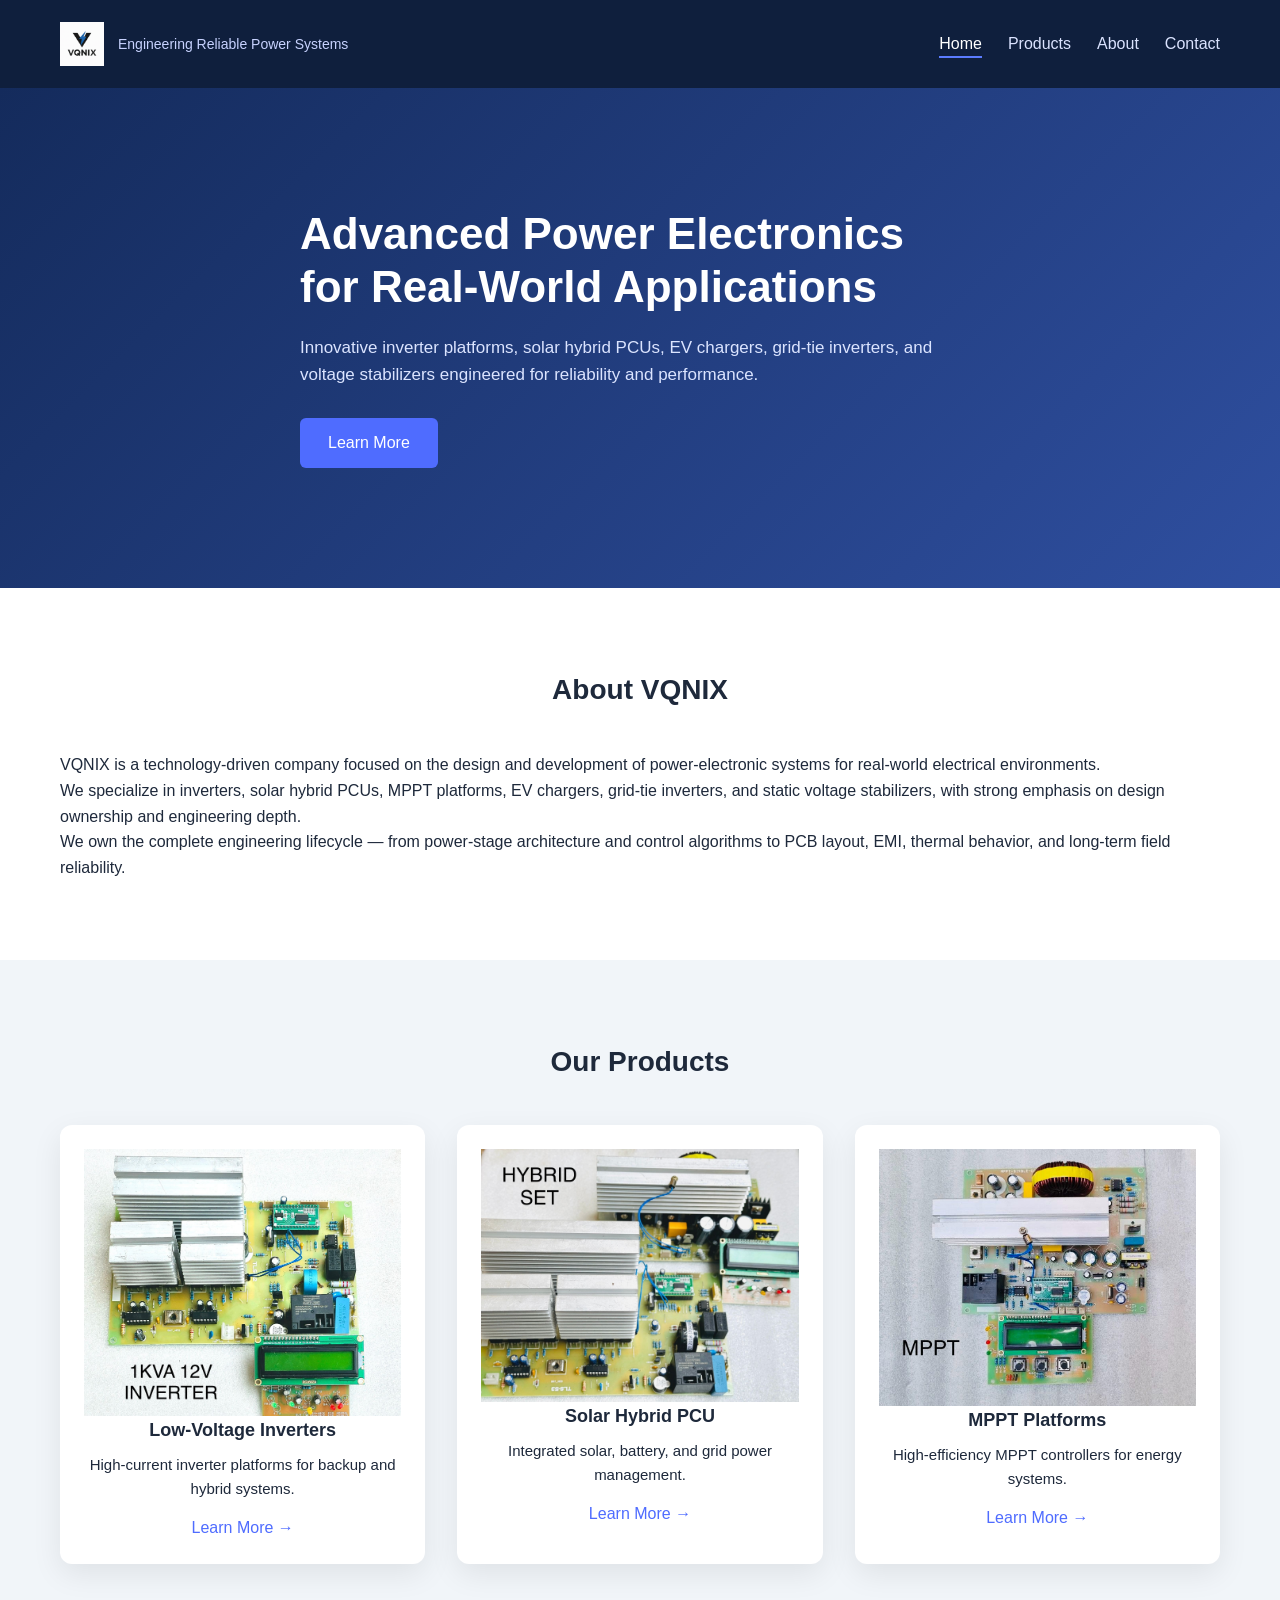
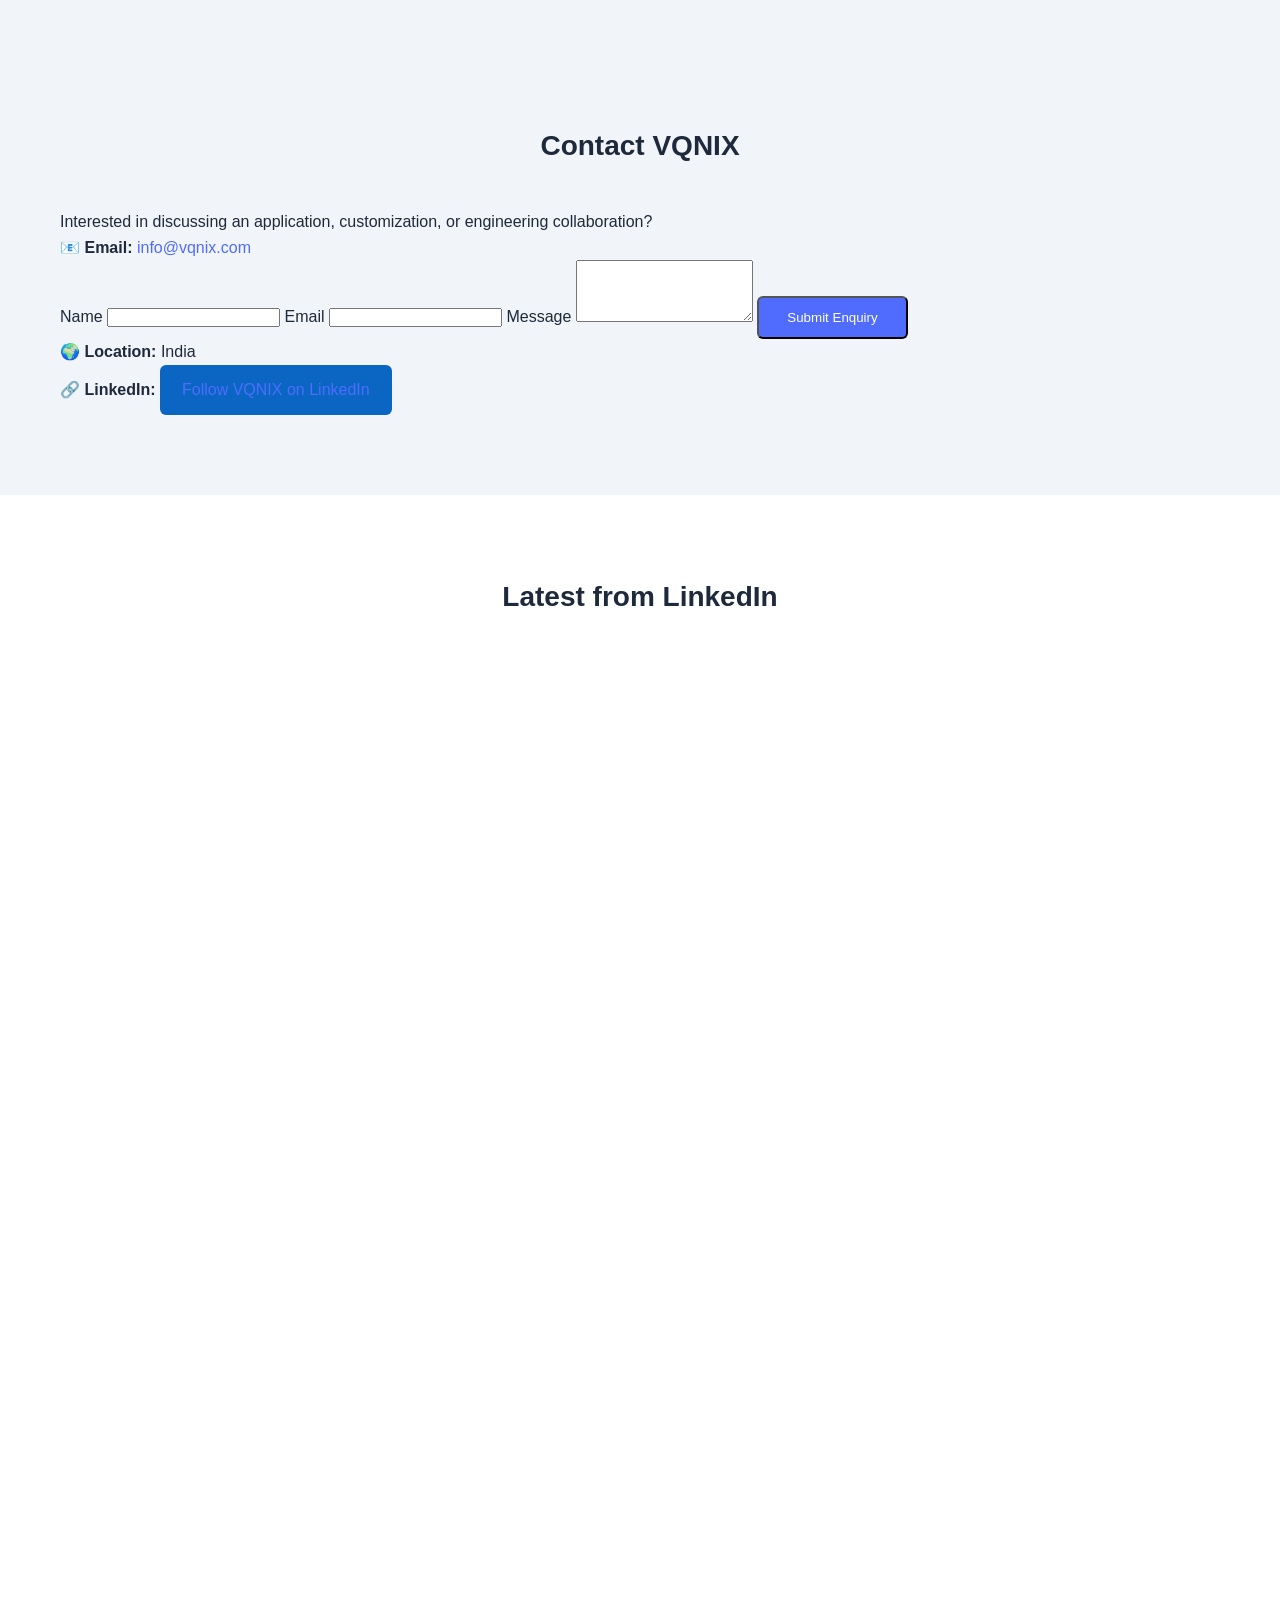
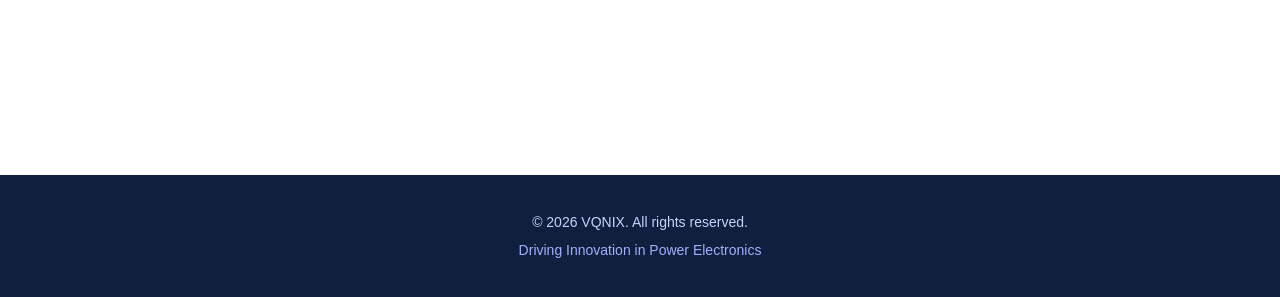
==== index.html @ 5ffca750 "Update index.html" ====
<!DOCTYPE html>
<html lang="en">
<head>
  <meta charset="UTF-8" />
  <title>VQNIX | Engineering Reliable Power Systems</title>

  <meta name="viewport" content="width=device-width, initial-scale=1.0" />
  <meta name="description"
        content="VQNIX designs advanced power electronics for real-world applications." />

  <link rel="stylesheet" href="css/style.css">
</head>

<body>

<!-- ================= HEADER ================= -->
<header class="header">
  <div class="container header-flex">

    <div class="brand">
  <img src="images/vqnix-logo.png"
       alt="VQNIX Logo"
       class="brand-logo">

  <p class="tagline">Engineering Reliable Power Systems</p>
</div>


    <nav>
      <ul class="nav">
        <li><a href="#" class="active">Home</a></li>
        <li><a href="products.html">Products</a></li>
        <li><a href="#about">About</a></li>
        <li><a href="#contact">Contact</a></li>
      </ul>
    </nav>

  </div>
</header>

<!-- ================= HERO ================= -->
<section class="hero">
  <div class="container hero-content">

    <h2>Advanced Power Electronics<br>for Real-World Applications</h2>

    <p>
      Innovative inverter platforms, solar hybrid PCUs, EV chargers,
      grid-tie inverters, and voltage stabilizers engineered for
      reliability and performance.
    </p>

    <a href="products.html" class="btn-primary">Learn More</a>

  </div>
</section>

<!-- ================= ABOUT ================= -->
<section id="about" class="section">
  <div class="container">

    <h2 class="section-title">About VQNIX</h2>

    <p>
      VQNIX is a technology-driven company focused on the design and
      development of power-electronic systems for real-world
      electrical environments.
    </p>

    <p>
      We specialize in inverters, solar hybrid PCUs, MPPT platforms,
      EV chargers, grid-tie inverters, and static voltage stabilizers,
      with strong emphasis on design ownership and engineering depth.
    </p>

    <p>
      We own the complete engineering lifecycle — from power-stage
      architecture and control algorithms to PCB layout, EMI,
      thermal behavior, and long-term field reliability.
    </p>

  </div>
</section>

<!-- ================= PRODUCTS ================= -->
<section class="section gray">
  <div class="container">

    <h2 class="section-title">Our Products</h2>

    <div class="product-grid">

      <!-- Card 1 -->
      <div class="product-box">
        <img src="images/inverter-1kva-12v.jpg" alt="Inverter">
        <h3>Low-Voltage Inverters</h3>
        <p>High-current inverter platforms for backup and hybrid systems.</p>
        <a href="products/inverter-platforms.html">Learn More →</a>
      </div>

      <!-- Card 2 -->
      <div class="product-box">
        <img src="images/solar-hybrid-pcu.jpg" alt="Hybrid PCU">
        <h3>Solar Hybrid PCU</h3>
        <p>Integrated solar, battery, and grid power management.</p>
        <a href="products/solar-hybrid-pcu.html">Learn More →</a>
      </div>

      <!-- Card 3 -->
      <div class="product-box">
        <img src="images/mppt-board.jpg" alt="MPPT">
        <h3>MPPT Platforms</h3>
        <p>High-efficiency MPPT controllers for energy systems.</p>
        <a href="products/mppt-platforms.html">Learn More →</a>
      </div>

    </div>

  </div>
</section>

<!-- ================= CONTACT ================= -->
<section id="contact" class="section gray">
  <div class="container">

    <h2 class="section-title">Contact VQNIX</h2>

    <p>
      Interested in discussing an application, customization,
      or engineering collaboration?
    </p>

    <p>
      📧 <strong>Email:</strong>
      <a href="mailto:info@vqnix.com">info@vqnix.com</a>
    </p>
<form name="vqnix-enquiry"
      method="POST"
      data-netlify="true"
      class="enquiry-form">

  <input type="hidden" name="form-name" value="vqnix-enquiry">

  <label>
    Name
    <input type="text" name="name" required>
  </label>

  <label>
    Email
    <input type="email" name="email" required>
  </label>

  <label>
    Message
    <textarea name="message" rows="4" required></textarea>
  </label>

  <button type="submit" class="btn-primary">
    Submit Enquiry
  </button>
</form>

    <p>
      🌍 <strong>Location:</strong> India
    </p>

    <p>
      🔗 <strong>LinkedIn:</strong>
      <a href="https://www.linkedin.com/company/vqnix/"
        <div class="linkedin-cta">
  <a href="https://www.linkedin.com/company/vqnix/"
     target="_blank"
     rel="noopener noreferrer"
     class="btn-linkedin">
    Follow VQNIX on LinkedIn
  </a>
</div>

</section>
<section class="section">
  <div class="container">

    <h2 class="section-title">Latest from LinkedIn</h2>

    <!-- LinkedIn Post 1 -->
    <div class="linkedin-post">
      <iframe
        src="https://www.linkedin.com/embed/feed/update/urn:li:share:POST_ID_1"
        height="480"
        width="100%"
        frameborder="0"
        allowfullscreen
        title="VQNIX LinkedIn Post">
      </iframe>
    </div>

    <!-- LinkedIn Post 2 -->
    <div class="linkedin-post">
      <iframe
        src="https://www.linkedin.com/embed/feed/update/urn:li:share:POST_ID_2"
        height="480"
        width="100%"
        frameborder="0"
        allowfullscreen
        title="VQNIX LinkedIn Post">
      </iframe>
    </div>

  </div>
</section>

<!-- ================= FOOTER ================= -->
<footer class="footer">

  <p>© 2026 VQNIX. All rights reserved.</p>
  <p class="footer-tag">Driving Innovation in Power Electronics</p>

</footer>

</body>
</html>
---- css/style.css ----
/* =========================================================
   RESET & BASE
========================================================= */

* {
  margin: 0;
  padding: 0;
  box-sizing: border-box;
}

body {
  font-family: "Segoe UI", Roboto, Arial, sans-serif;
  background: #f8fafc;
  color: #1e293b;
  line-height: 1.6;
}

img {
  max-width: 100%;
  display: block;
}

a {
  text-decoration: none;
}

/* =========================================================
   CONTAINER
========================================================= */

.container {
  max-width: 1200px;
  margin: auto;
  padding: 0 20px;
}

/* =========================================================
   HEADER & NAVBAR
========================================================= */

.header {
  background: #0f1f3d;
  padding: 22px 0;
}

.header-flex {
  display: flex;
  align-items: center;
  justify-content: space-between;
  flex-wrap: wrap;
}

.brand {
  display: flex;
  align-items: center;
  gap: 14px;
}

.brand-logo {
  height: 44px;
  width: auto;
}

.tagline {
  font-size: 14px;
  color: #c7d2fe;
}

.nav {
  list-style: none;
  display: flex;
  gap: 26px;
}

.nav a {
  color: #dbe3ff;
  font-weight: 500;
  padding-bottom: 4px;
}

.nav a:hover,
.nav a.active {
  color: #ffffff;
  border-bottom: 2px solid #5b7cff;
}

/* =========================================================
   HERO (HOME PAGE)
========================================================= */

.hero {
  background: linear-gradient(135deg, #142b5c, #2f4fa0);
  color: #ffffff;
  padding: 120px 0;
}

.hero-content {
  max-width: 720px;
}

.hero h2 {
  font-size: 44px;
  line-height: 1.2;
  margin-bottom: 20px;
}

.hero p {
  font-size: 17px;
  color: #dbe4ff;
  margin-bottom: 30px;
}

/* =========================================================
   PAGE HERO (PRODUCT PAGES)
========================================================= */

.page-hero {
  background: linear-gradient(135deg, #142b5c, #2f4fa0);
  color: #ffffff;
  padding: 70px 0;
}

.page-hero h1 {
  font-size: 36px;
  margin-bottom: 10px;
}

.page-hero p {
  max-width: 760px;
  color: #dbe4ff;
}

/* =========================================================
   BUTTONS
========================================================= */

.btn-primary {
  display: inline-block;
  background: #4f6cff;
  color: #ffffff;
  padding: 12px 28px;
  border-radius: 6px;
  font-weight: 500;
  transition: background 0.2s ease;
}

.btn-primary:hover {
  background: #3957e6;
}

/* =========================================================
   SECTIONS
========================================================= */

.section {
  padding: 80px 0;
  background: #ffffff;
}

.section.gray {
  background: #f1f5f9;
}

.section-title {
  text-align: center;
  font-size: 28px;
  margin-bottom: 40px;
}

/* =========================================================
   PRODUCT GRID (HOME / PRODUCTS PAGE)
========================================================= */

.product-grid {
  display: grid;
  grid-template-columns: repeat(auto-fit, minmax(280px, 1fr));
  gap: 32px;
}

.product-box {
  background: #ffffff;
  border-radius: 12px;
  padding: 24px;
  text-align: center;
  box-shadow: 0 10px 30px rgba(0,0,0,0.08);
  transition: transform 0.2s ease, box-shadow 0.2s ease;
}

.product-box:hover {
  transform: translateY(-4px);
  box-shadow: 0 14px 40px rgba(0,0,0,0.12);
}

.product-image {
  height: 180px;
  display: flex;
  align-items: center;
  justify-content: center;
  margin-bottom: 20px;
}

.product-image img {
  max-height: 160px;
  object-fit: contain;
}

.product-box h3 {
  font-size: 18px;
  margin-bottom: 8px;
}

.product-box p {
  font-size: 15px;
  margin-bottom: 14px;
}

.product-box a {
  color: #4f6cff;
  font-weight: 500;
}

/* =========================================================
   PRODUCT DETAIL PAGE LAYOUT
========================================================= */

.product-layout {
  display: flex;
  gap: 40px;
  align-items: flex-start;
  flex-wrap: wrap;
}

.product-image-box {
  flex: 1 1 320px;
  max-width: 420px;
  background: #ffffff;
  padding: 22px;
  border-radius: 12px;
  box-shadow: 0 10px 30px rgba(0,0,0,0.08);
}

.product-image-box img {
  width: 100%;
  max-height: 260px;
  object-fit: contain;
}

.product-content {
  flex: 2 1 420px;
}

.product-content h2 {
  margin-bottom: 15px;
}

.product-content h3 {
  margin-top: 26px;
}

/* =========================================================
   LISTS
========================================================= */

.feature-list {
  margin-top: 10px;
  padding-left: 18px;
}

.feature-list li {
  margin-bottom: 8px;
}

/* =========================================================
   FOOTER
========================================================= */

.footer {
  background: #0f1f3d;
  color: #c7d2fe;
  text-align: center;
  padding: 36px 0;
  font-size: 14px;
}

.footer-tag {
  margin-top: 6px;
  color: #9fb0ff;
}

/* =========================================================
   RESPONSIVE
========================================================= */

@media (max-width: 768px) {

  .header-flex {
    flex-direction: column;
    gap: 16px;
  }

  .nav {
    gap: 18px;
  }

  .hero h2 {
    font-size: 32px;
  }

  .page-hero h1 {
    font-size: 30px;
  }

  .product-layout {
    flex-direction: column;
  }

  .product-image-box {
    max-width: 100%;
  }
}
#contact a {
  color: #4f6cff;
  font-weight: 500;
}

#contact a:hover {
  text-decoration: underline;
}
/* ================= LINKEDIN CTA ================= */

.linkedin-cta {
  margin-top: 20px;
}

.btn-linkedin {
  display: inline-block;
  background: #0a66c2;   /* LinkedIn official blue */
  color: #ffffff;
  padding: 12px 22px;
  border-radius: 6px;
  font-weight: 500;
  transition: background 0.2s ease;
}

.btn-linkedin:hover {
  background: #004182;
}
/* ================= LINKEDIN POSTS ================= */

.linkedin-post {
  margin: 30px auto;
  max-width: 600px;
}
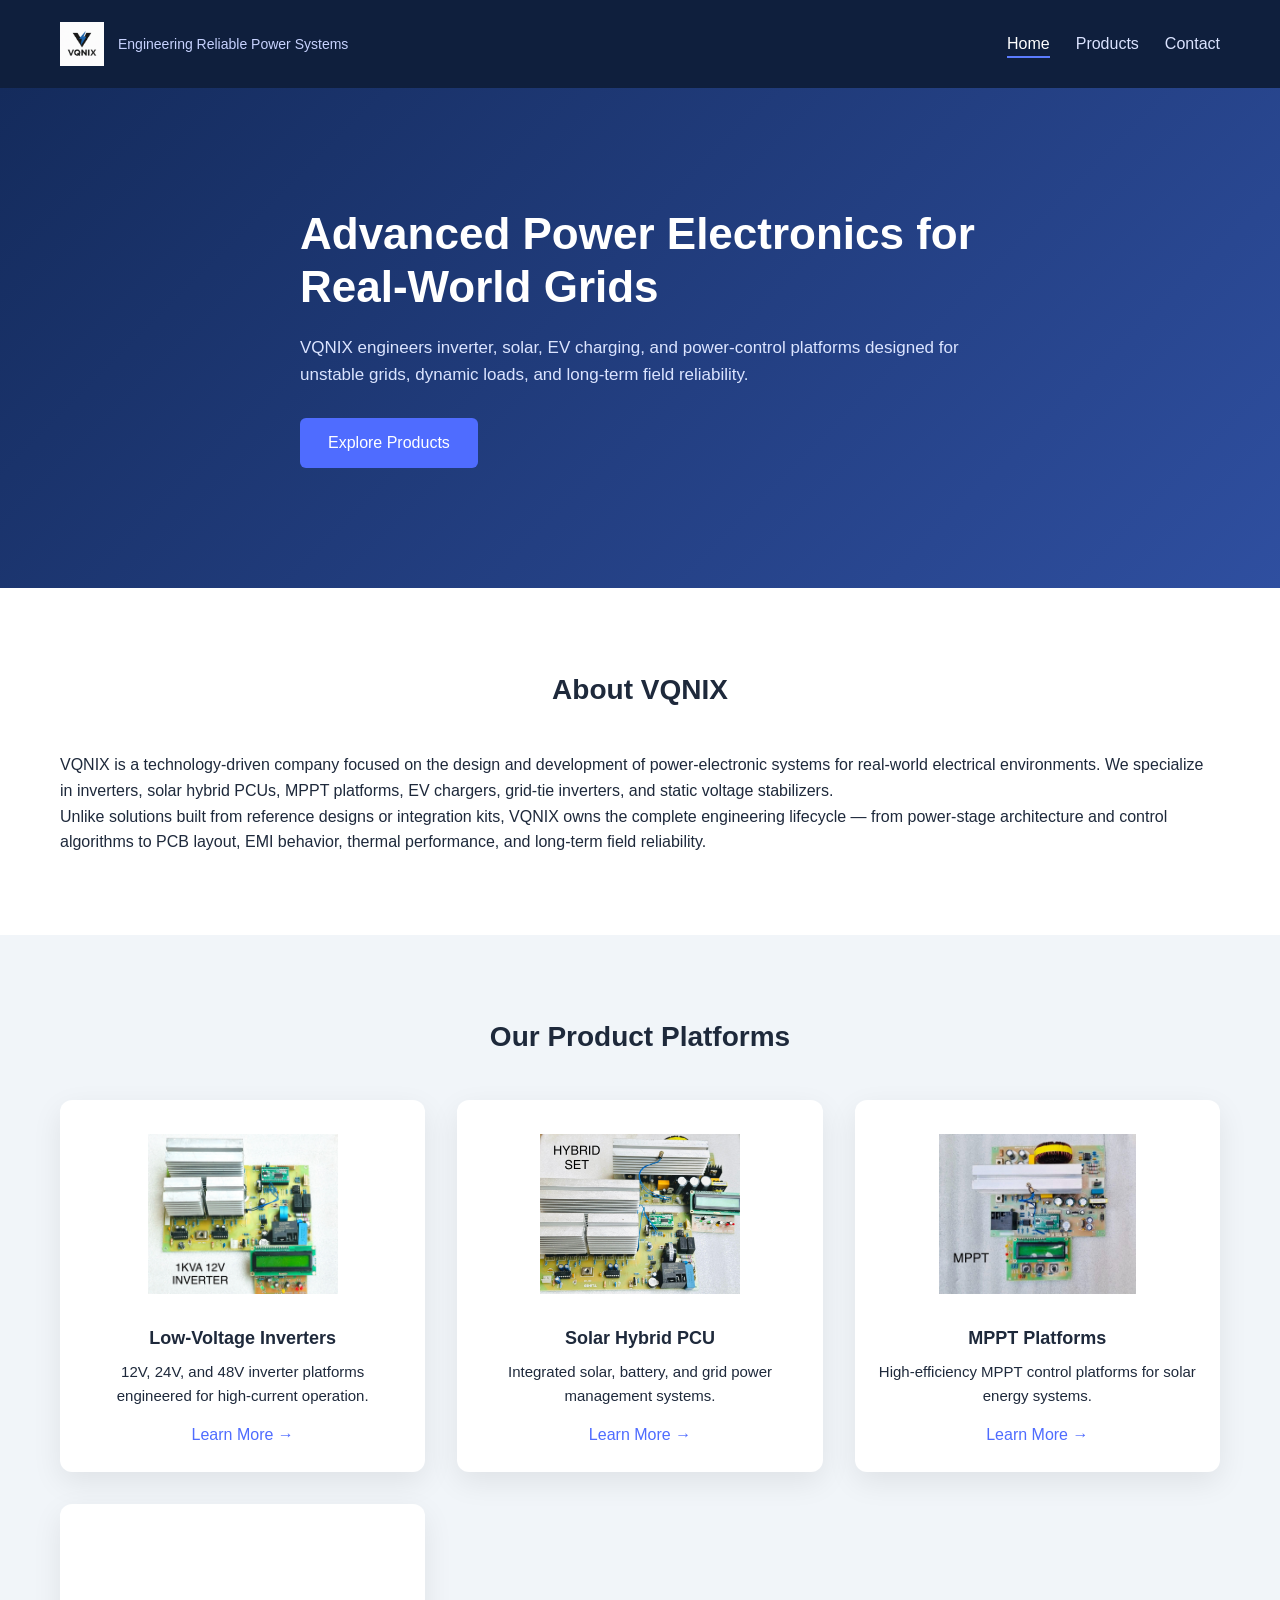
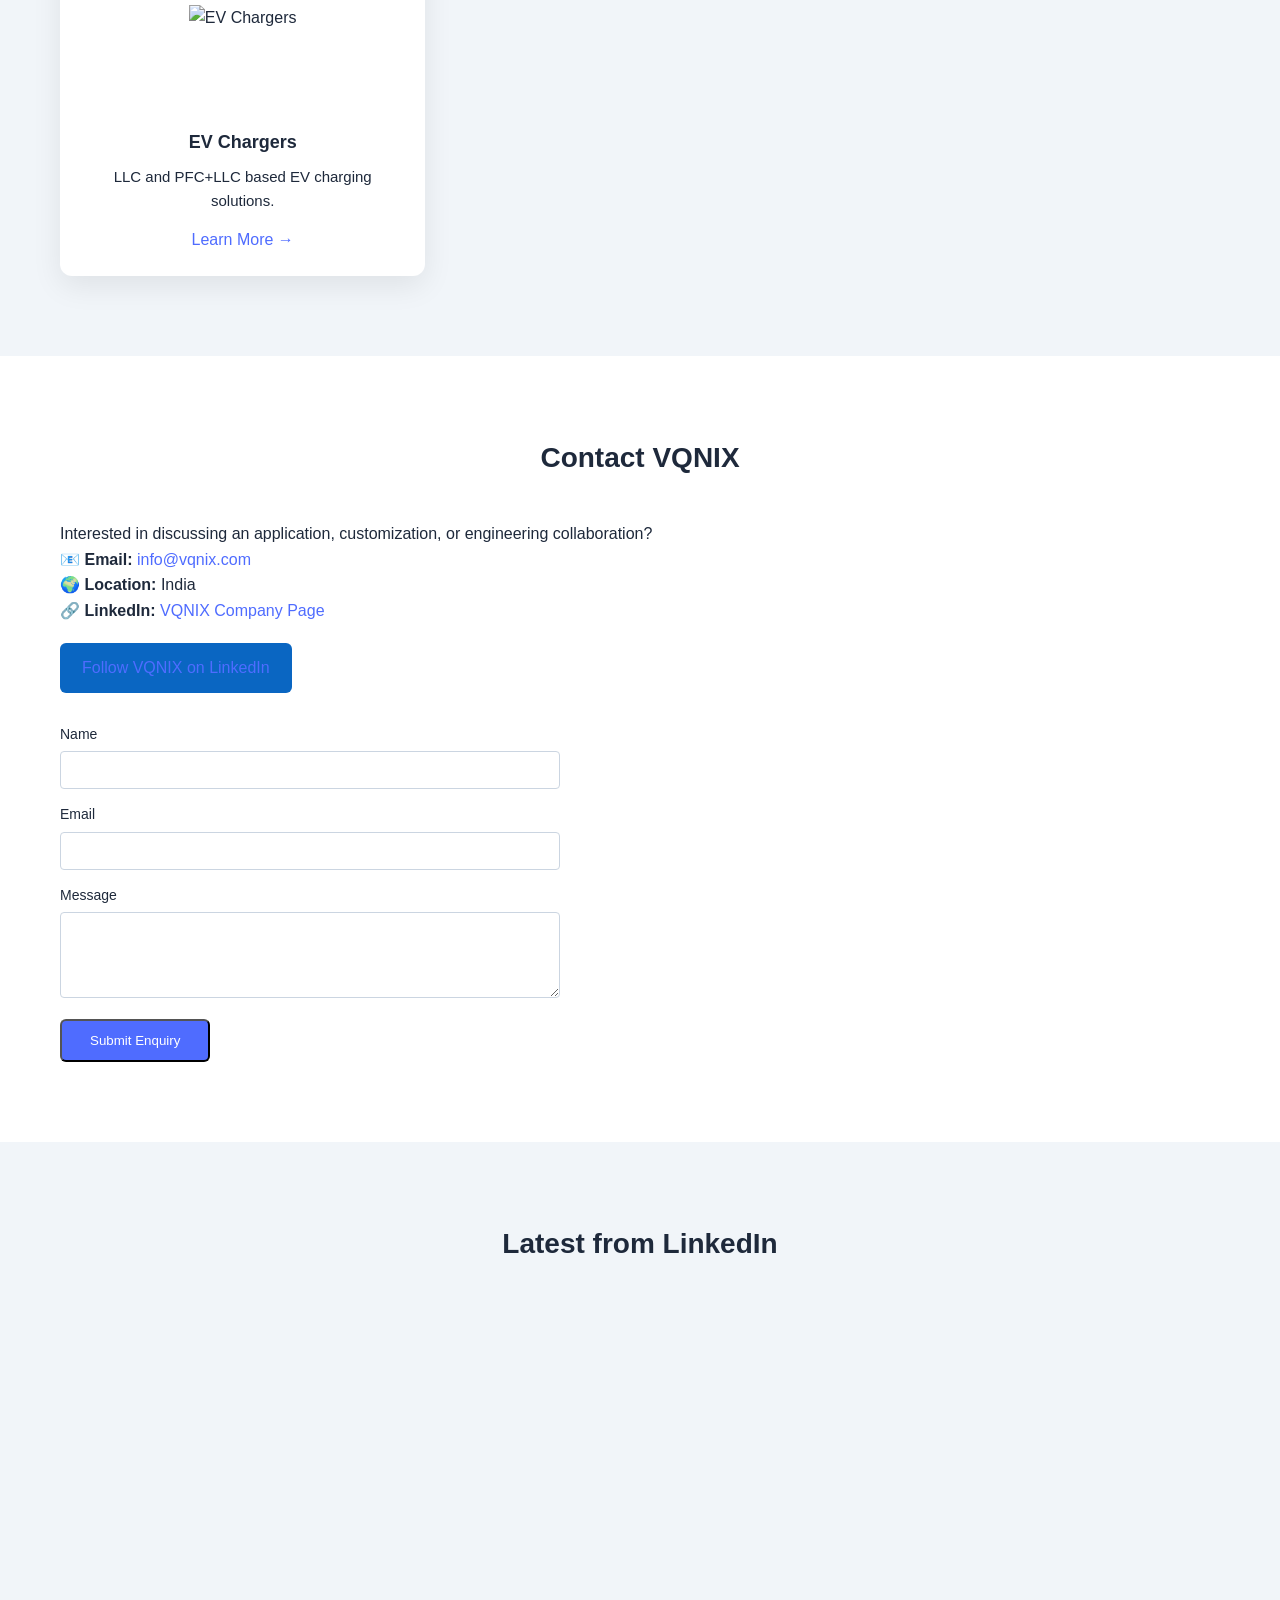
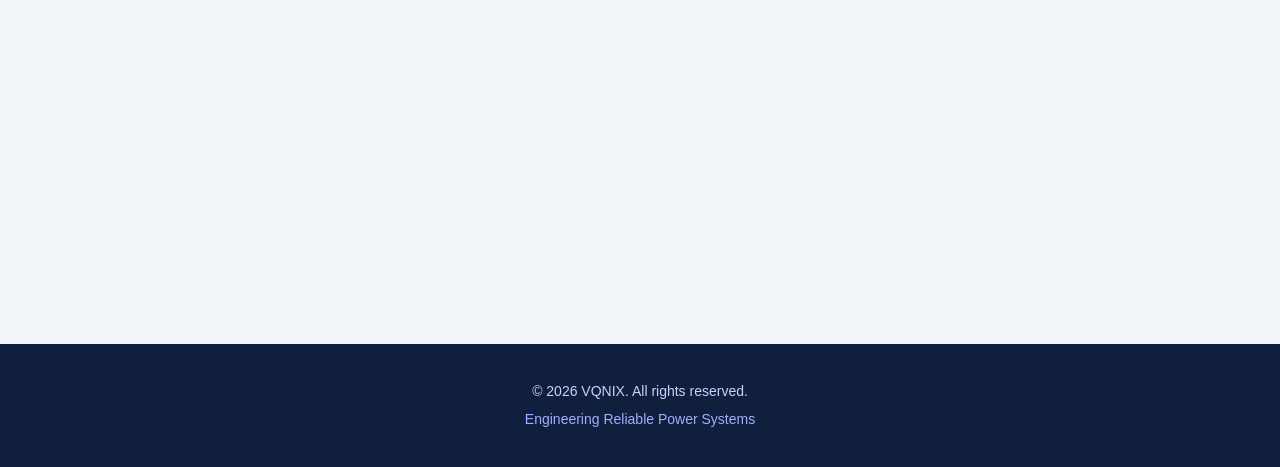
==== commit 43f206d8: "Update index.html" ====
--- a/index.html
+++ b/index.html
@@ -6,7 +6,7 @@
 
   <meta name="viewport" content="width=device-width, initial-scale=1.0" />
   <meta name="description"
-        content="VQNIX designs advanced power electronics for real-world applications." />
+        content="VQNIX designs power electronics systems including inverters, solar hybrid PCUs, MPPT platforms, EV chargers, and static voltage stabilizers engineered for real-world grids." />
 
   <link rel="stylesheet" href="css/style.css">
 </head>
@@ -18,19 +18,14 @@
   <div class="container header-flex">
 
     <div class="brand">
-  <img src="images/vqnix-logo.png"
-       alt="VQNIX Logo"
-       class="brand-logo">
-
-  <p class="tagline">Engineering Reliable Power Systems</p>
-</div>
-
+      <img src="images/vqnix-logo.png" alt="VQNIX Logo" class="brand-logo">
+      <p class="tagline">Engineering Reliable Power Systems</p>
+    </div>
 
     <nav>
       <ul class="nav">
-        <li><a href="#" class="active">Home</a></li>
+        <li><a href="index.html" class="active">Home</a></li>
         <li><a href="products.html">Products</a></li>
-        <li><a href="#about">About</a></li>
         <li><a href="#contact">Contact</a></li>
       </ul>
     </nav>
@@ -41,42 +36,34 @@
 <!-- ================= HERO ================= -->
 <section class="hero">
   <div class="container hero-content">
-
-    <h2>Advanced Power Electronics<br>for Real-World Applications</h2>
-
-    <p>
-      Innovative inverter platforms, solar hybrid PCUs, EV chargers,
-      grid-tie inverters, and voltage stabilizers engineered for
-      reliability and performance.
-    </p>
-
-    <a href="products.html" class="btn-primary">Learn More</a>
-
+    <h2>Advanced Power Electronics for Real-World Grids</h2>
+    <p>
+      VQNIX engineers inverter, solar, EV charging, and power-control
+      platforms designed for unstable grids, dynamic loads,
+      and long-term field reliability.
+    </p>
+    <a href="products.html" class="btn-primary">Explore Products</a>
   </div>
 </section>
 
 <!-- ================= ABOUT ================= -->
-<section id="about" class="section">
+<section class="section">
   <div class="container">
 
     <h2 class="section-title">About VQNIX</h2>
 
     <p>
-      VQNIX is a technology-driven company focused on the design and
-      development of power-electronic systems for real-world
-      electrical environments.
-    </p>
-
-    <p>
+      VQNIX is a technology-driven company focused on the design and development
+      of power-electronic systems for real-world electrical environments.
       We specialize in inverters, solar hybrid PCUs, MPPT platforms,
-      EV chargers, grid-tie inverters, and static voltage stabilizers,
-      with strong emphasis on design ownership and engineering depth.
-    </p>
-
-    <p>
-      We own the complete engineering lifecycle — from power-stage
-      architecture and control algorithms to PCB layout, EMI,
-      thermal behavior, and long-term field reliability.
+      EV chargers, grid-tie inverters, and static voltage stabilizers.
+    </p>
+
+    <p>
+      Unlike solutions built from reference designs or integration kits,
+      VQNIX owns the complete engineering lifecycle — from power-stage
+      architecture and control algorithms to PCB layout, EMI behavior,
+      thermal performance, and long-term field reliability.
     </p>
 
   </div>
@@ -86,41 +73,53 @@
 <section class="section gray">
   <div class="container">
 
-    <h2 class="section-title">Our Products</h2>
+    <h2 class="section-title">Our Product Platforms</h2>
 
     <div class="product-grid">
 
-      <!-- Card 1 -->
-      <div class="product-box">
-        <img src="images/inverter-1kva-12v.jpg" alt="Inverter">
+      <div class="product-box">
+        <div class="product-image">
+          <img src="images/inverter-1kva-12v.jpg" alt="Low Voltage Inverters">
+        </div>
         <h3>Low-Voltage Inverters</h3>
-        <p>High-current inverter platforms for backup and hybrid systems.</p>
+        <p>12V, 24V, and 48V inverter platforms engineered for high-current operation.</p>
         <a href="products/inverter-platforms.html">Learn More →</a>
       </div>
 
-      <!-- Card 2 -->
-      <div class="product-box">
-        <img src="images/solar-hybrid-pcu.jpg" alt="Hybrid PCU">
+      <div class="product-box">
+        <div class="product-image">
+          <img src="images/solar-hybrid-pcu.jpg" alt="Solar Hybrid PCU">
+        </div>
         <h3>Solar Hybrid PCU</h3>
-        <p>Integrated solar, battery, and grid power management.</p>
+        <p>Integrated solar, battery, and grid power management systems.</p>
         <a href="products/solar-hybrid-pcu.html">Learn More →</a>
       </div>
 
-      <!-- Card 3 -->
-      <div class="product-box">
-        <img src="images/mppt-board.jpg" alt="MPPT">
+      <div class="product-box">
+        <div class="product-image">
+          <img src="images/mppt-board.jpg" alt="MPPT Platforms">
+        </div>
         <h3>MPPT Platforms</h3>
-        <p>High-efficiency MPPT controllers for energy systems.</p>
+        <p>High-efficiency MPPT control platforms for solar energy systems.</p>
         <a href="products/mppt-platforms.html">Learn More →</a>
       </div>
 
+      <div class="product-box">
+        <div class="product-image">
+          <img src="images/ev-charger.jpg" alt="EV Chargers">
+        </div>
+        <h3>EV Chargers</h3>
+        <p>LLC and PFC+LLC based EV charging solutions.</p>
+        <a href="products/ev-chargers.html">Learn More →</a>
+      </div>
+
     </div>
 
   </div>
 </section>
 
 <!-- ================= CONTACT ================= -->
-<section id="contact" class="section gray">
+<section id="contact" class="section">
   <div class="container">
 
     <h2 class="section-title">Contact VQNIX</h2>
@@ -134,32 +133,6 @@
       📧 <strong>Email:</strong>
       <a href="mailto:info@vqnix.com">info@vqnix.com</a>
     </p>
-<form name="vqnix-enquiry"
-      method="POST"
-      data-netlify="true"
-      class="enquiry-form">
-
-  <input type="hidden" name="form-name" value="vqnix-enquiry">
-
-  <label>
-    Name
-    <input type="text" name="name" required>
-  </label>
-
-  <label>
-    Email
-    <input type="email" name="email" required>
-  </label>
-
-  <label>
-    Message
-    <textarea name="message" rows="4" required></textarea>
-  </label>
-
-  <button type="submit" class="btn-primary">
-    Submit Enquiry
-  </button>
-</form>
 
     <p>
       🌍 <strong>Location:</strong> India
@@ -168,26 +141,62 @@
     <p>
       🔗 <strong>LinkedIn:</strong>
       <a href="https://www.linkedin.com/company/vqnix/"
-        <div class="linkedin-cta">
-  <a href="https://www.linkedin.com/company/vqnix/"
-     target="_blank"
-     rel="noopener noreferrer"
-     class="btn-linkedin">
-    Follow VQNIX on LinkedIn
-  </a>
-</div>
-
-</section>
-<section class="section">
+         target="_blank" rel="noopener noreferrer">
+        VQNIX Company Page
+      </a>
+    </p>
+
+    <!-- LinkedIn CTA -->
+    <div class="linkedin-cta">
+      <a href="https://www.linkedin.com/company/vqnix/"
+         target="_blank"
+         rel="noopener noreferrer"
+         class="btn-linkedin">
+        Follow VQNIX on LinkedIn
+      </a>
+    </div>
+
+    <!-- Enquiry Form (Netlify) -->
+    <form name="vqnix-enquiry"
+          method="POST"
+          data-netlify="true"
+          class="enquiry-form">
+
+      <input type="hidden" name="form-name" value="vqnix-enquiry">
+
+      <label>
+        Name
+        <input type="text" name="name" required>
+      </label>
+
+      <label>
+        Email
+        <input type="email" name="email" required>
+      </label>
+
+      <label>
+        Message
+        <textarea name="message" rows="4" required></textarea>
+      </label>
+
+      <button type="submit" class="btn-primary">
+        Submit Enquiry
+      </button>
+    </form>
+
+  </div>
+</section>
+
+<!-- ================= LINKEDIN POST ================= -->
+<section class="section gray">
   <div class="container">
 
     <h2 class="section-title">Latest from LinkedIn</h2>
 
-    <!-- LinkedIn Post 1 -->
     <div class="linkedin-post">
       <iframe
-        src="https://www.linkedin.com/embed/feed/update/urn:li:share:POST_ID_1"
-        height="480"
+        src="https://www.linkedin.com/embed/feed/update/urn:li:activity:7425865638889406465"
+        height="520"
         width="100%"
         frameborder="0"
         allowfullscreen
@@ -195,27 +204,13 @@
       </iframe>
     </div>
 
-    <!-- LinkedIn Post 2 -->
-    <div class="linkedin-post">
-      <iframe
-        src="https://www.linkedin.com/embed/feed/update/urn:li:share:POST_ID_2"
-        height="480"
-        width="100%"
-        frameborder="0"
-        allowfullscreen
-        title="VQNIX LinkedIn Post">
-      </iframe>
-    </div>
-
   </div>
 </section>
 
 <!-- ================= FOOTER ================= -->
 <footer class="footer">
-
   <p>© 2026 VQNIX. All rights reserved.</p>
-  <p class="footer-tag">Driving Innovation in Power Electronics</p>
-
+  <p class="footer-tag">Engineering Reliable Power Systems</p>
 </footer>
 
 </body>
--- a/css/style.css
+++ b/css/style.css
@@ -351,3 +351,31 @@
   margin: 30px auto;
   max-width: 600px;
 }
+/* ================= ENQUIRY FORM ================= */
+
+.enquiry-form {
+  max-width: 500px;
+  margin-top: 30px;
+}
+
+.enquiry-form label {
+  display: block;
+  margin-bottom: 14px;
+  font-size: 14px;
+}
+
+.enquiry-form input,
+.enquiry-form textarea {
+  width: 100%;
+  padding: 10px;
+  margin-top: 6px;
+  border: 1px solid #cbd5e1;
+  border-radius: 4px;
+  font-size: 14px;
+}
+
+.enquiry-form input:focus,
+.enquiry-form textarea:focus {
+  outline: none;
+  border-color: #4f6cff;
+}
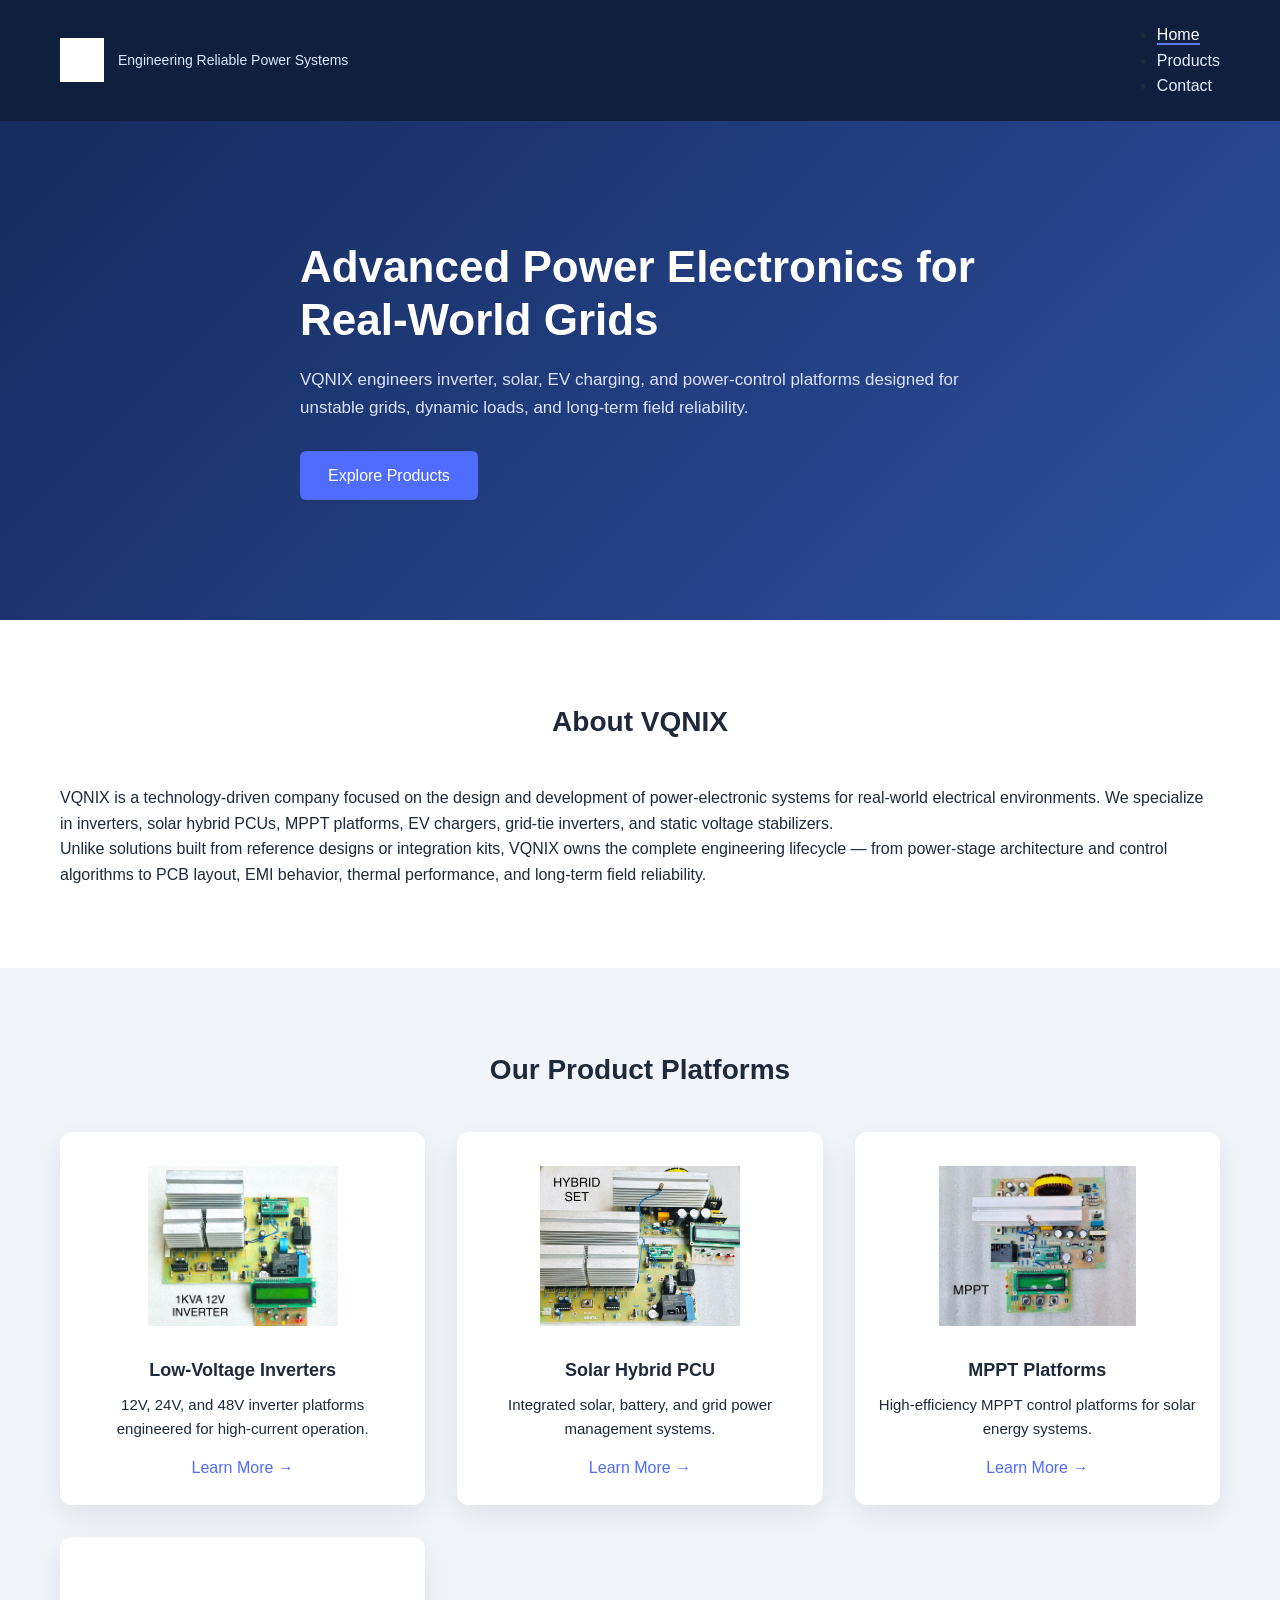
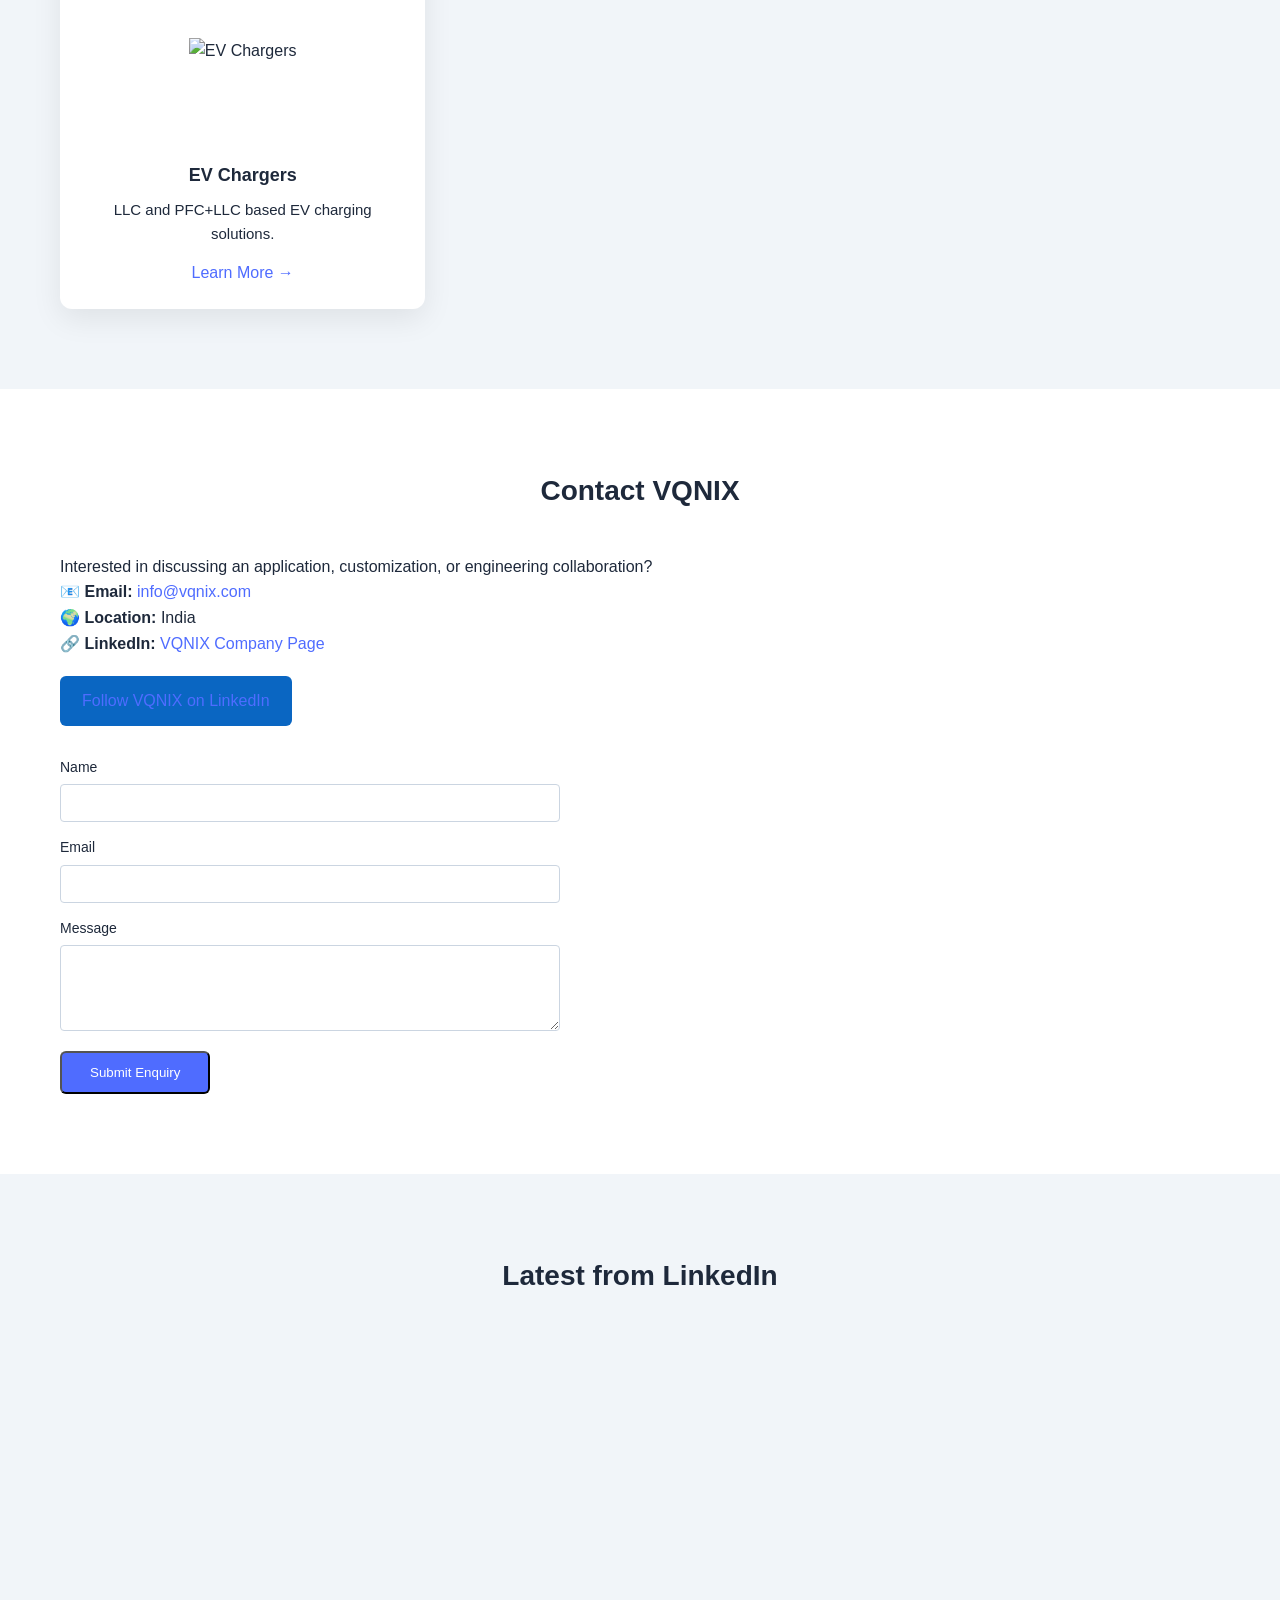
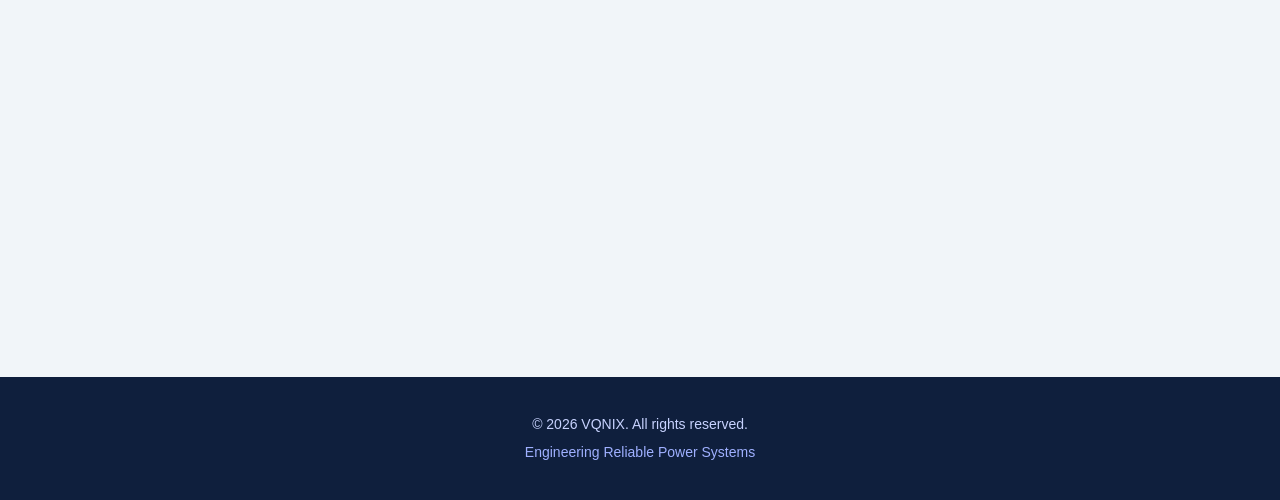
==== commit f67a2a66: "Update index.html" ====
--- a/index.html
+++ b/index.html
@@ -157,12 +157,13 @@
     </div>
 
     <!-- Enquiry Form (Netlify) -->
-    <form name="vqnix-enquiry"
-          method="POST"
-          data-netlify="true"
-          class="enquiry-form">
-
-      <input type="hidden" name="form-name" value="vqnix-enquiry">
+   <form name="vqnix-enquiry"
+      method="POST"
+      data-netlify="true"
+      action="/thank-you.html"
+      class="enquiry-form">
+<input type="hidden" name="form-name" value="vqnix-enquiry">
+
 
       <label>
         Name
--- a/css/style.css
+++ b/css/style.css
@@ -39,9 +39,12 @@
 ========================================================= */
 
 .header {
-  background: #0f1f3d;
+  background: #0f1f3d;      /* solid dark blue */
   padding: 22px 0;
-}
+  position: relative;
+  z-index: 1000;
+}
+
 
 .header-flex {
   display: flex;
@@ -59,23 +62,17 @@
 .brand-logo {
   height: 44px;
   width: auto;
-}
+  filter: brightness(0) invert(1);   /* makes logo white */
+}
+
 
 .tagline {
   font-size: 14px;
-  color: #c7d2fe;
-}
-
-.nav {
-  list-style: none;
-  display: flex;
-  gap: 26px;
+  color: #e0e7ff;   /* brighter for visibility */
 }
 
 .nav a {
-  color: #dbe3ff;
-  font-weight: 500;
-  padding-bottom: 4px;
+  color: #e5edff;
 }
 
 .nav a:hover,
@@ -83,6 +80,11 @@
   color: #ffffff;
   border-bottom: 2px solid #5b7cff;
 }
+.brand {
+  position: relative;
+  z-index: 1100;
+}
+
 
 /* =========================================================
    HERO (HOME PAGE)
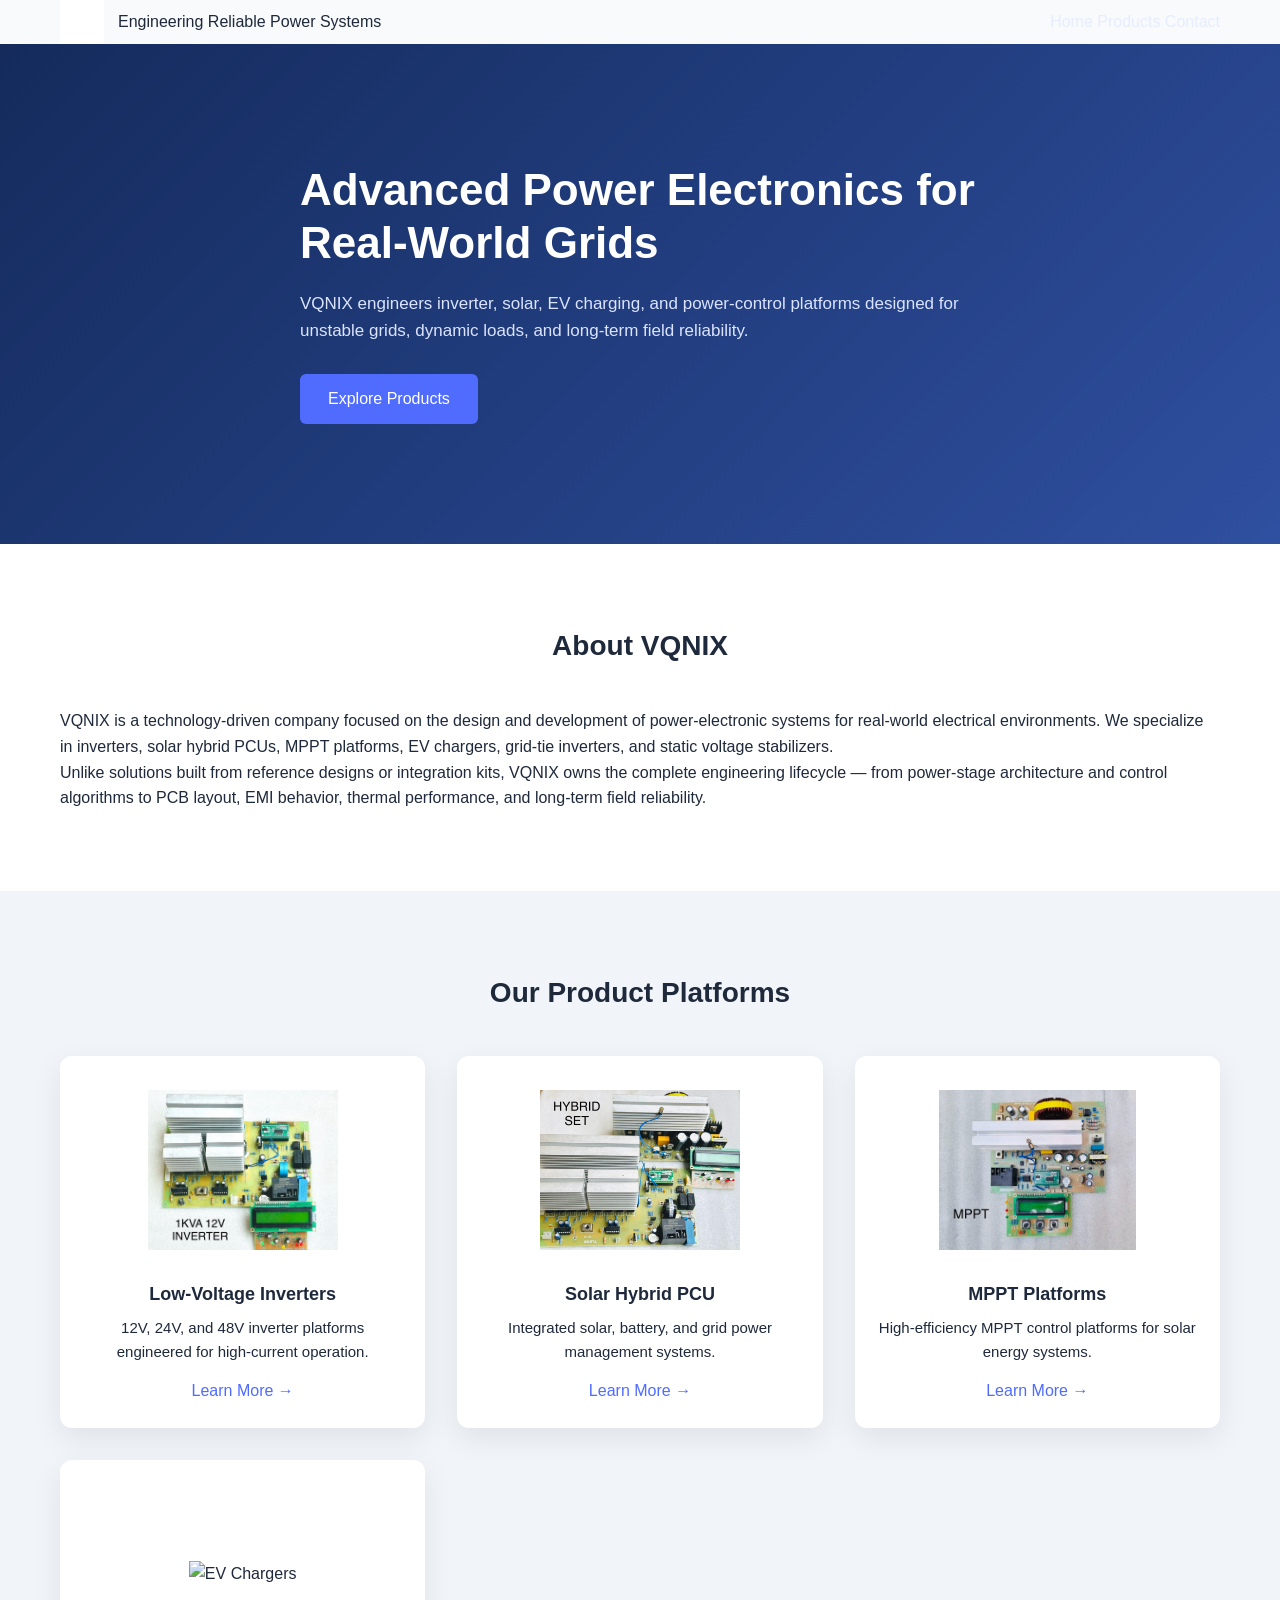
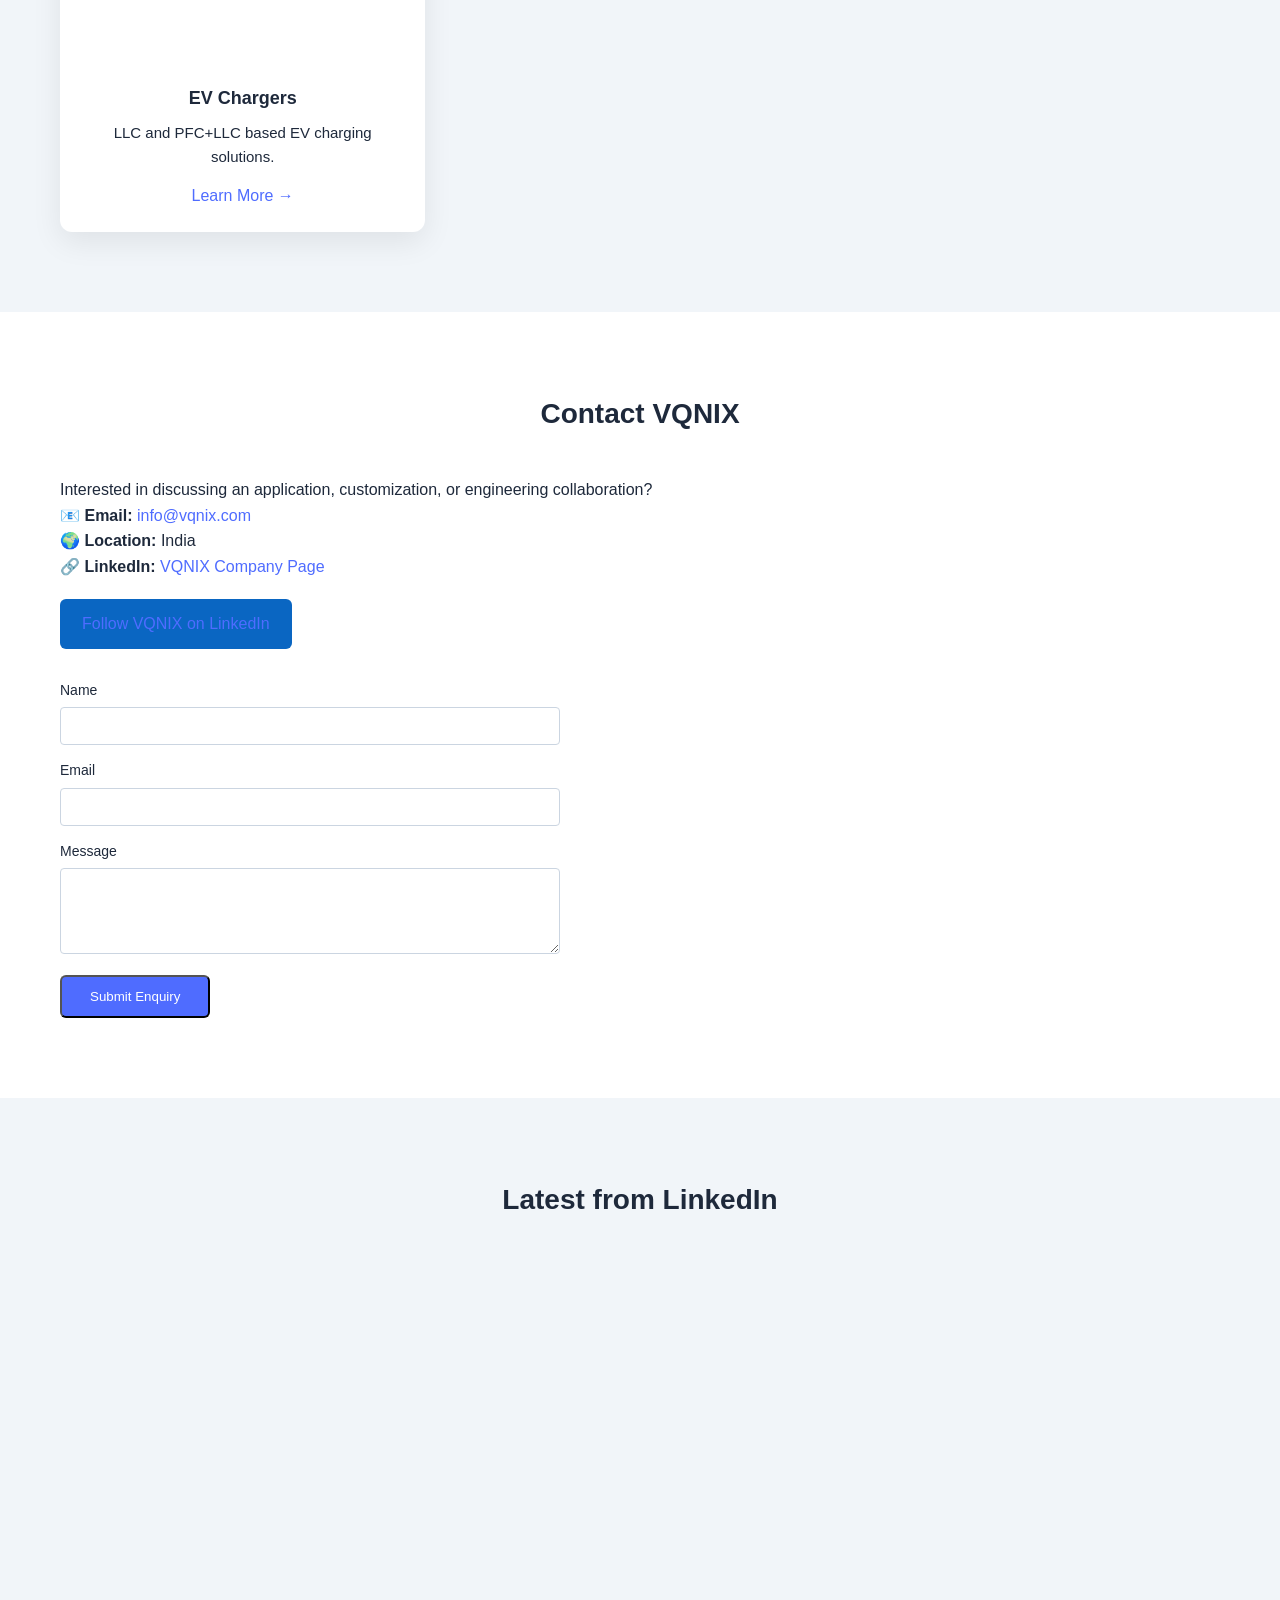
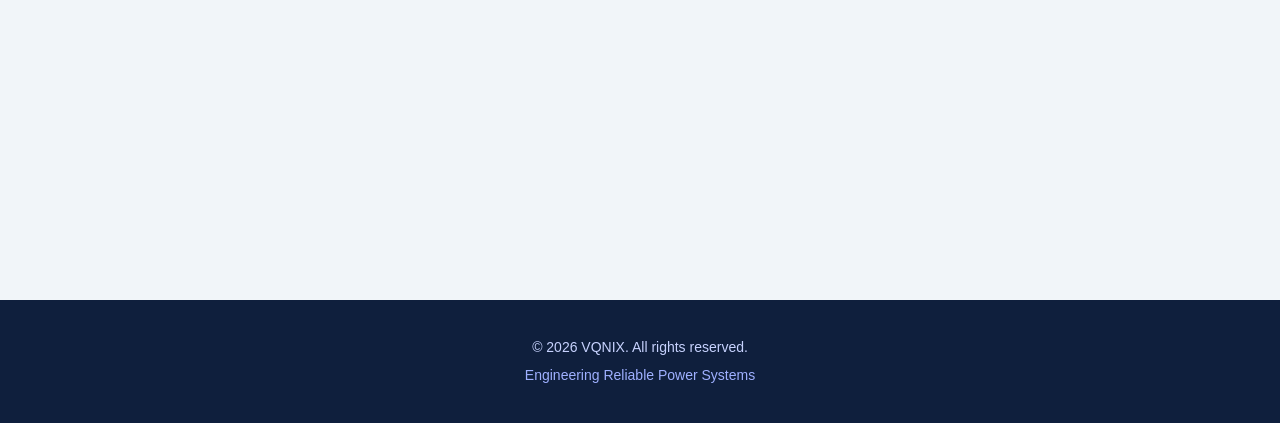
==== commit 10627848: "Update index.html" ====
--- a/index.html
+++ b/index.html
@@ -14,20 +14,18 @@
 <body>
 
 <!-- ================= HEADER ================= -->
-<header class="header">
+<header class="site-header">
   <div class="container header-flex">
 
     <div class="brand">
-      <img src="images/vqnix-logo.png" alt="VQNIX Logo" class="brand-logo">
-      <p class="tagline">Engineering Reliable Power Systems</p>
-    </div>
-
-    <nav>
-      <ul class="nav">
-        <li><a href="index.html" class="active">Home</a></li>
-        <li><a href="products.html">Products</a></li>
-        <li><a href="#contact">Contact</a></li>
-      </ul>
+      <img src="images/vqnix-logo.png" class="brand-logo" alt="VQNIX">
+      <span class="brand-text">Engineering Reliable Power Systems</span>
+    </div>
+
+    <nav class="nav">
+      <a href="/">Home</a>
+      <a href="/products.html">Products</a>
+      <a href="/contact.html">Contact</a>
     </nav>
 
   </div>
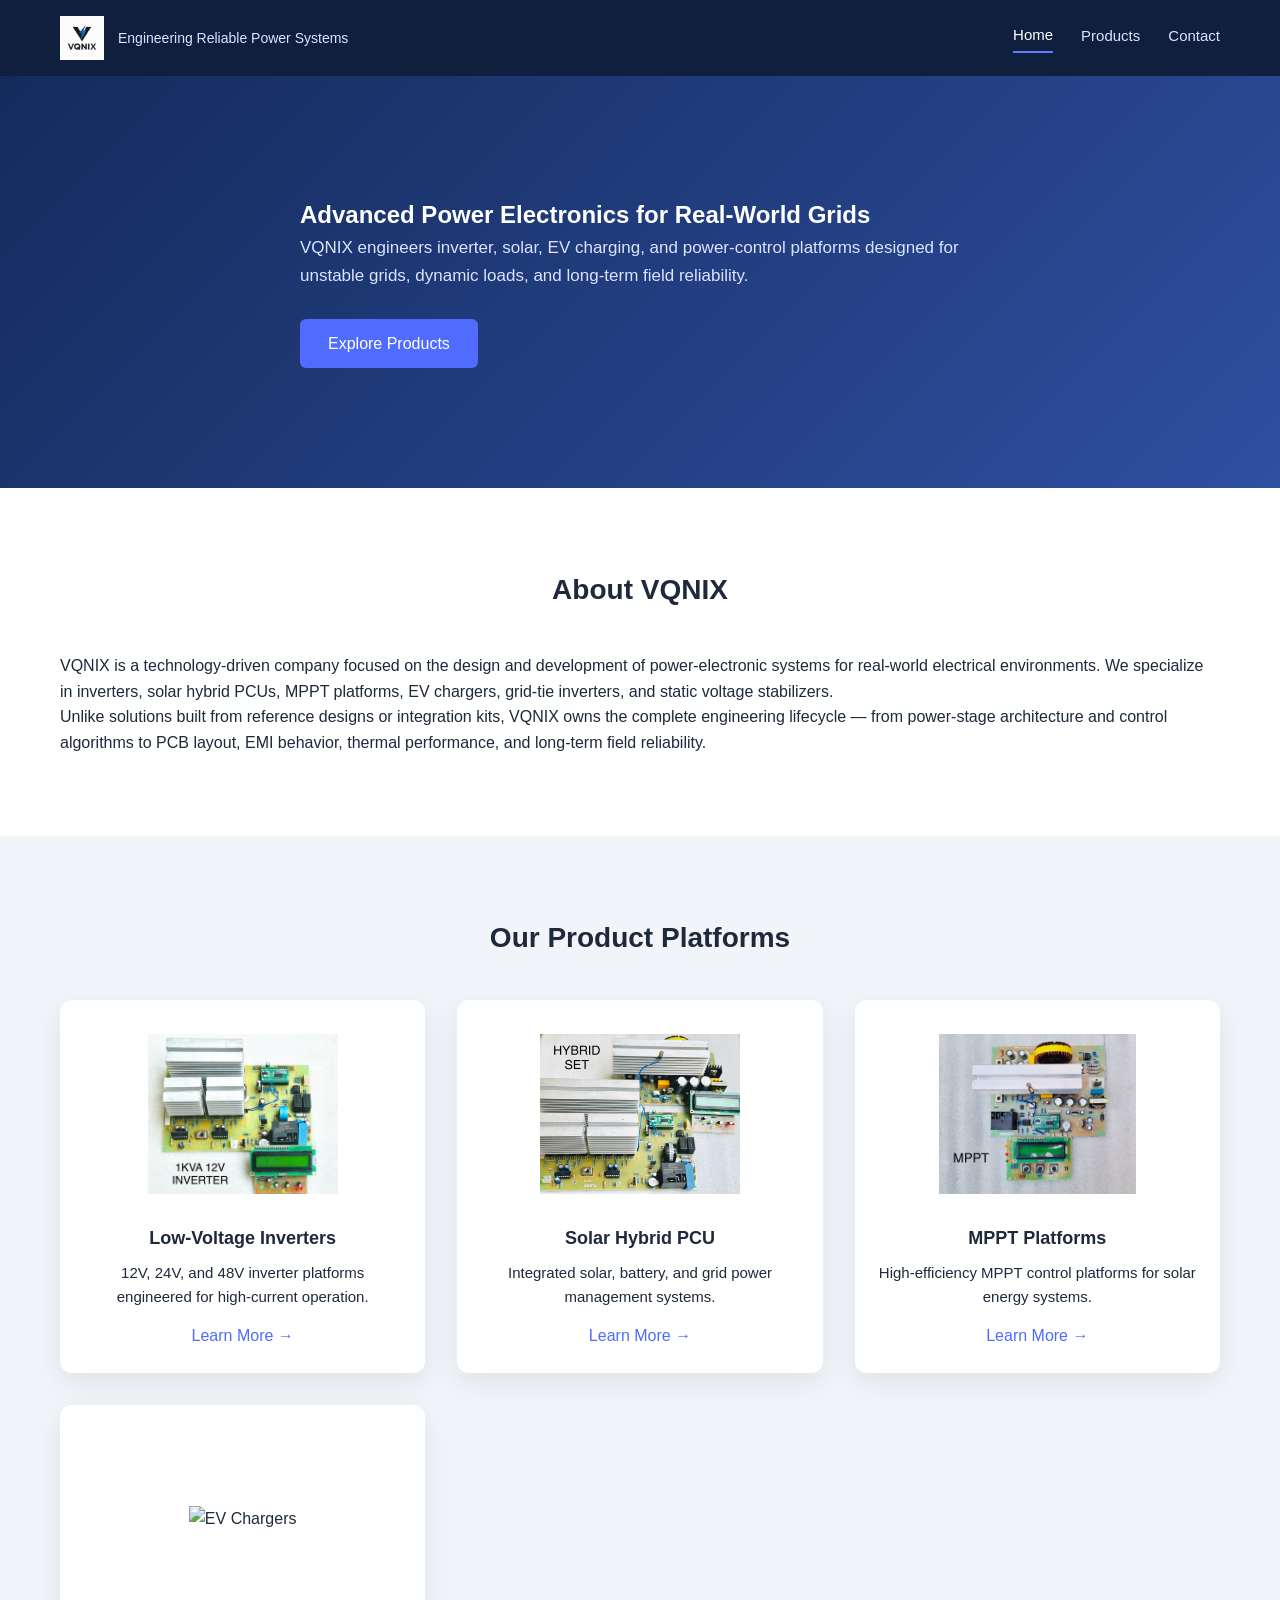
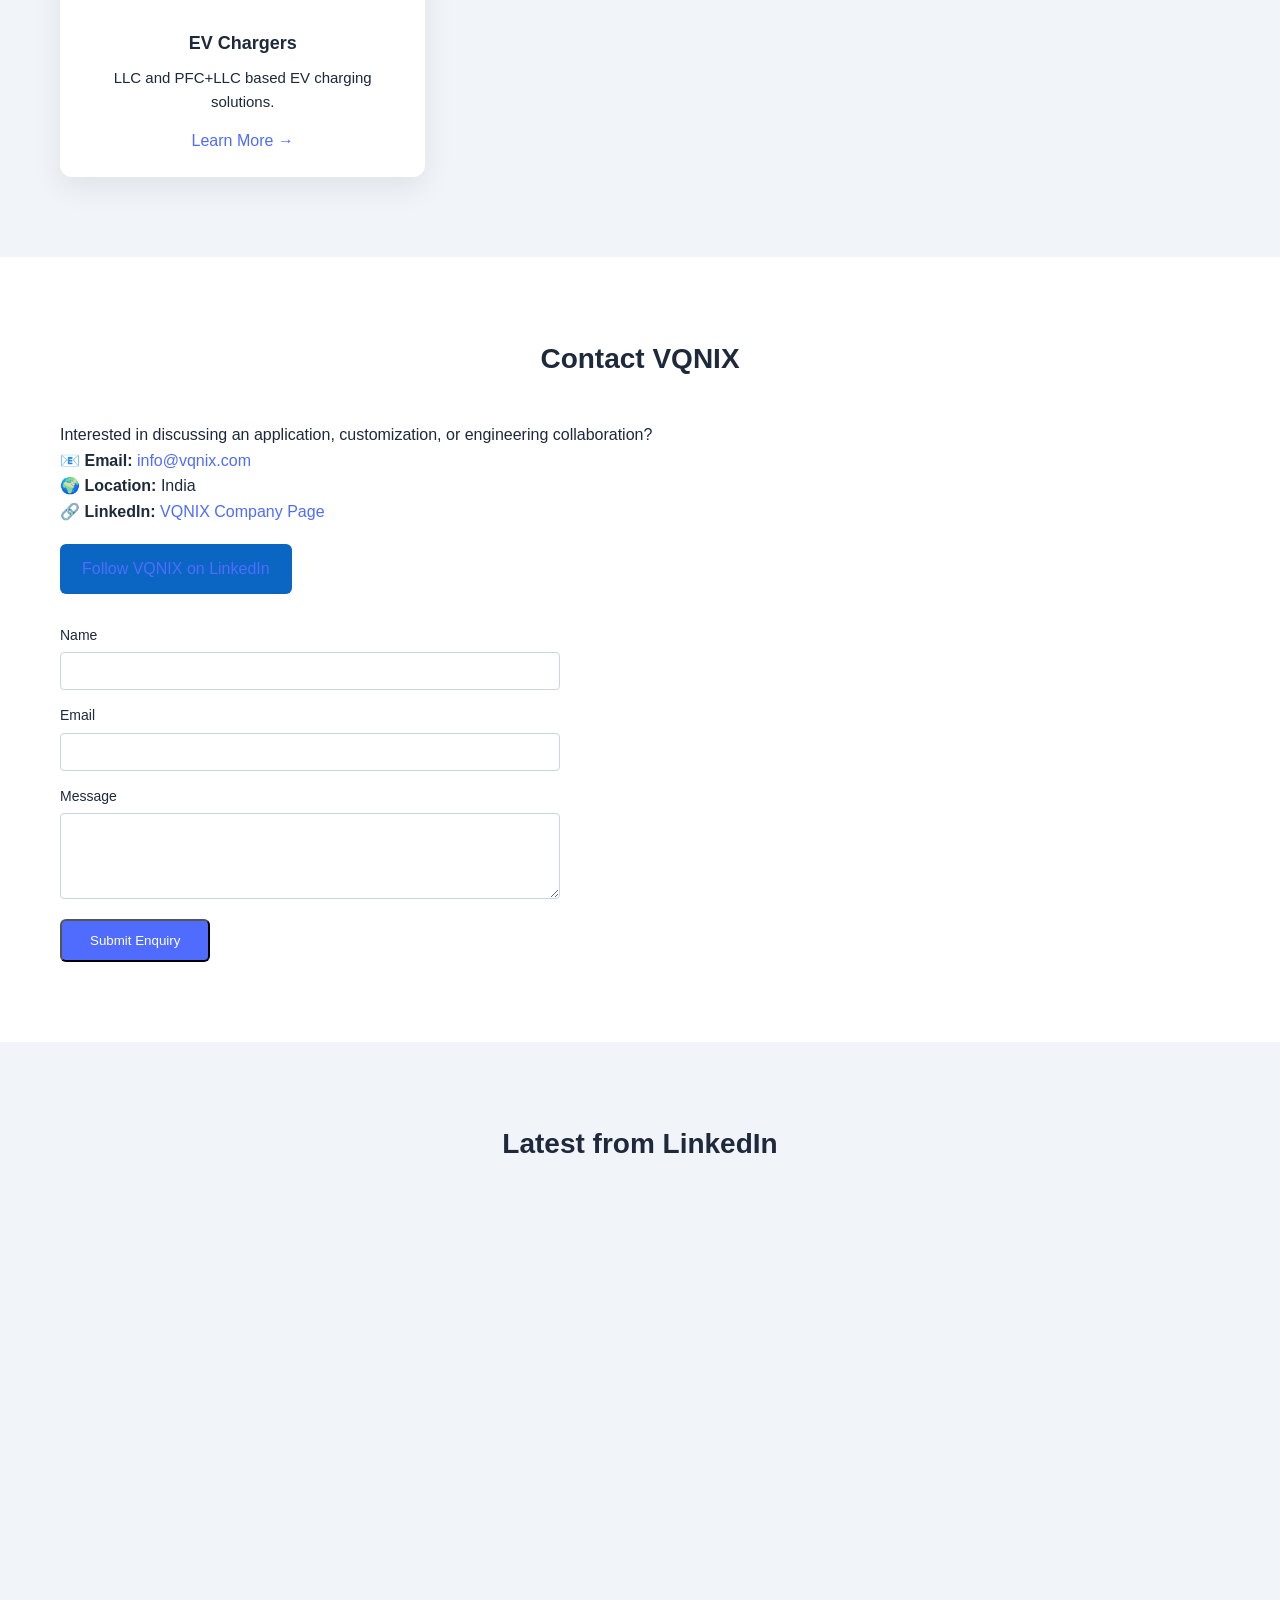
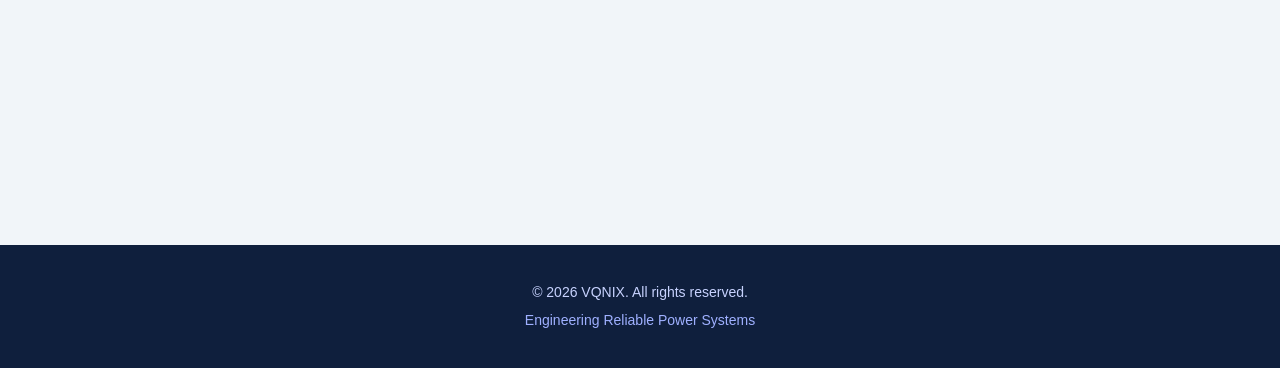
==== commit 3f7e542c: "Update index.html" ====
--- a/index.html
+++ b/index.html
@@ -1,5 +1,6 @@
 <!DOCTYPE html>
 <html lang="en">
+
 <head>
   <meta charset="UTF-8" />
   <title>VQNIX | Engineering Reliable Power Systems</title>
@@ -15,7 +16,7 @@
 
 <!-- ================= HEADER ================= -->
 <header class="site-header">
-  <div class="container header-flex">
+  <div class="container">
 
     <div class="brand">
       <img src="images/vqnix-logo.png" class="brand-logo" alt="VQNIX">
@@ -23,9 +24,9 @@
     </div>
 
     <nav class="nav">
-      <a href="/">Home</a>
+      <a href="/" class="active">Home</a>
       <a href="/products.html">Products</a>
-      <a href="/contact.html">Contact</a>
+      <a href="/#contact">Contact</a>
     </nav>
 
   </div>
@@ -34,13 +35,13 @@
 <!-- ================= HERO ================= -->
 <section class="hero">
   <div class="container hero-content">
-    <h2>Advanced Power Electronics for Real-World Grids</h2>
+    <h1>Advanced Power Electronics for Real-World Grids</h1>
     <p>
       VQNIX engineers inverter, solar, EV charging, and power-control
       platforms designed for unstable grids, dynamic loads,
       and long-term field reliability.
     </p>
-    <a href="products.html" class="btn-primary">Explore Products</a>
+    <a href="/products.html" class="btn-primary">Explore Products</a>
   </div>
 </section>
 
@@ -81,7 +82,7 @@
         </div>
         <h3>Low-Voltage Inverters</h3>
         <p>12V, 24V, and 48V inverter platforms engineered for high-current operation.</p>
-        <a href="products/inverter-platforms.html">Learn More →</a>
+        <a href="/products/inverter-platforms.html">Learn More →</a>
       </div>
 
       <div class="product-box">
@@ -90,7 +91,7 @@
         </div>
         <h3>Solar Hybrid PCU</h3>
         <p>Integrated solar, battery, and grid power management systems.</p>
-        <a href="products/solar-hybrid-pcu.html">Learn More →</a>
+        <a href="/products/solar-hybrid-pcu.html">Learn More →</a>
       </div>
 
       <div class="product-box">
@@ -99,7 +100,7 @@
         </div>
         <h3>MPPT Platforms</h3>
         <p>High-efficiency MPPT control platforms for solar energy systems.</p>
-        <a href="products/mppt-platforms.html">Learn More →</a>
+        <a href="/products/mppt-platforms.html">Learn More →</a>
       </div>
 
       <div class="product-box">
@@ -108,7 +109,7 @@
         </div>
         <h3>EV Chargers</h3>
         <p>LLC and PFC+LLC based EV charging solutions.</p>
-        <a href="products/ev-chargers.html">Learn More →</a>
+        <a href="/products/ev-chargers.html">Learn More →</a>
       </div>
 
     </div>
@@ -155,13 +156,19 @@
     </div>
 
     <!-- Enquiry Form (Netlify) -->
-   <form name="vqnix-enquiry"
-      method="POST"
-      data-netlify="true"
-      action="/thank-you.html"
-      class="enquiry-form">
-<input type="hidden" name="form-name" value="vqnix-enquiry">
-
+    <form name="vqnix-enquiry"
+          method="POST"
+          data-netlify="true"
+          netlify-honeypot="bot-field"
+          action="/thank-you.html"
+          class="enquiry-form">
+
+      <input type="hidden" name="form-name" value="vqnix-enquiry">
+
+      <!-- honeypot -->
+      <p style="display:none">
+        <label>Don’t fill this out <input name="bot-field"></label>
+      </p>
 
       <label>
         Name
@@ -181,6 +188,7 @@
       <button type="submit" class="btn-primary">
         Submit Enquiry
       </button>
+
     </form>
 
   </div>
--- a/css/style.css
+++ b/css/style.css
@@ -34,24 +34,28 @@
   padding: 0 20px;
 }
 
-/* =========================================================
-   HEADER & NAVBAR
-========================================================= */
-
-.header {
-  background: #0f1f3d;      /* solid dark blue */
-  padding: 22px 0;
+/* ======================================================
+   GLOBAL HEADER & NAVBAR – VQNIX
+   ====================================================== */
+
+.site-header {
+  background-color: #0f1f3d;   /* deep engineering blue */
+  width: 100%;
   position: relative;
   z-index: 1000;
 }
 
-
-.header-flex {
+/* container inside header */
+.site-header .container {
+  max-width: 1200px;
+  margin: 0 auto;
+  padding: 16px 20px;
   display: flex;
   align-items: center;
   justify-content: space-between;
-  flex-wrap: wrap;
-}
+}
+
+/* ---------------- BRAND ---------------- */
 
 .brand {
   display: flex;
@@ -62,17 +66,31 @@
 .brand-logo {
   height: 44px;
   width: auto;
-  filter: brightness(0) invert(1);   /* makes logo white */
-}
-
-
-.tagline {
+  display: block;
+}
+
+.brand-text {
   font-size: 14px;
-  color: #e0e7ff;   /* brighter for visibility */
+  color: #dbe4ff;
+  font-weight: 400;
+  white-space: nowrap;
+}
+
+/* ---------------- NAVIGATION ---------------- */
+
+.nav {
+  display: flex;
+  align-items: center;
+  gap: 28px;
 }
 
 .nav a {
-  color: #e5edff;
+  color: #dbe4ff;
+  font-size: 15px;
+  font-weight: 500;
+  text-decoration: none;
+  padding-bottom: 4px;
+  transition: color 0.2s ease, border-color 0.2s ease;
 }
 
 .nav a:hover,
@@ -80,11 +98,30 @@
   color: #ffffff;
   border-bottom: 2px solid #5b7cff;
 }
-.brand {
-  position: relative;
-  z-index: 1100;
-}
-
+
+/* ---------------- MOBILE ---------------- */
+
+@media (max-width: 768px) {
+
+  .site-header .container {
+    flex-direction: column;
+    align-items: flex-start;
+    gap: 12px;
+  }
+
+  .brand-text {
+    font-size: 13px;
+  }
+
+  .nav {
+    width: 100%;
+    gap: 18px;
+  }
+
+  .nav a {
+    font-size: 14px;
+  }
+}
 
 /* =========================================================
    HERO (HOME PAGE)
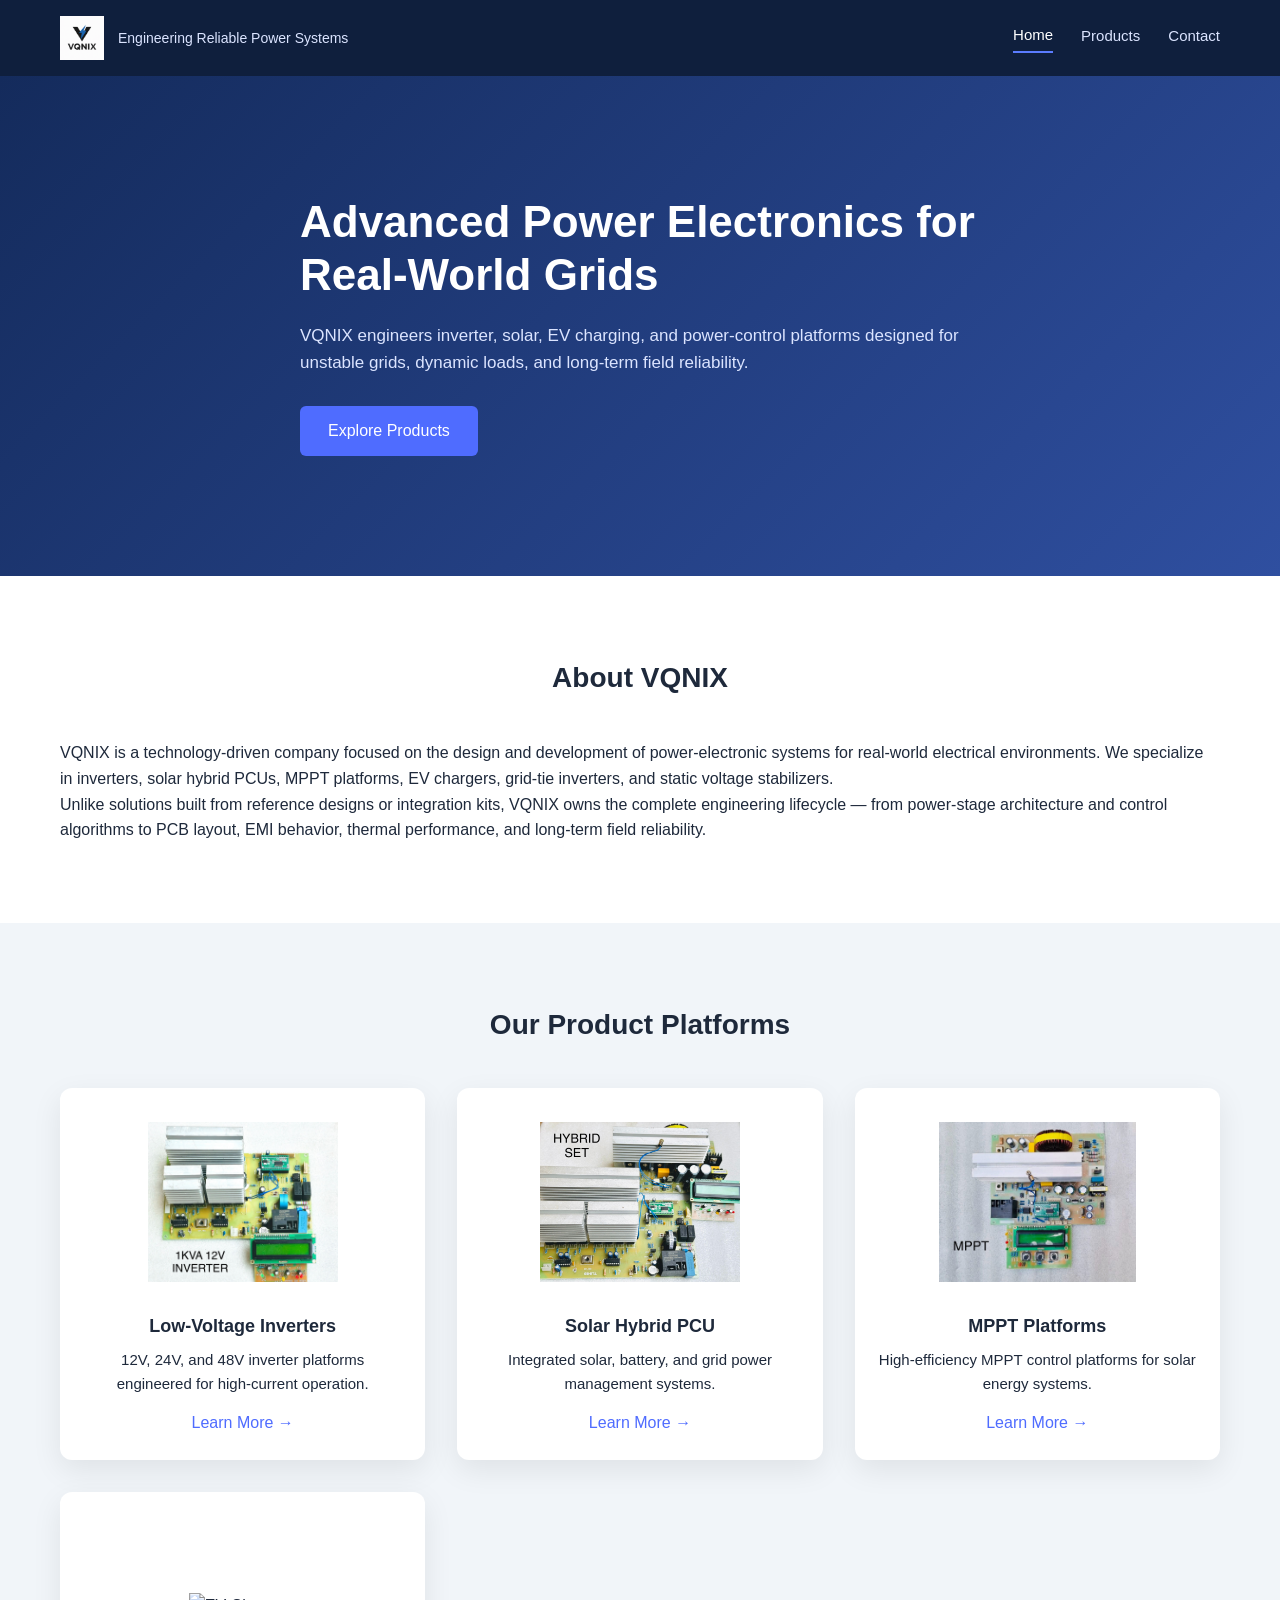
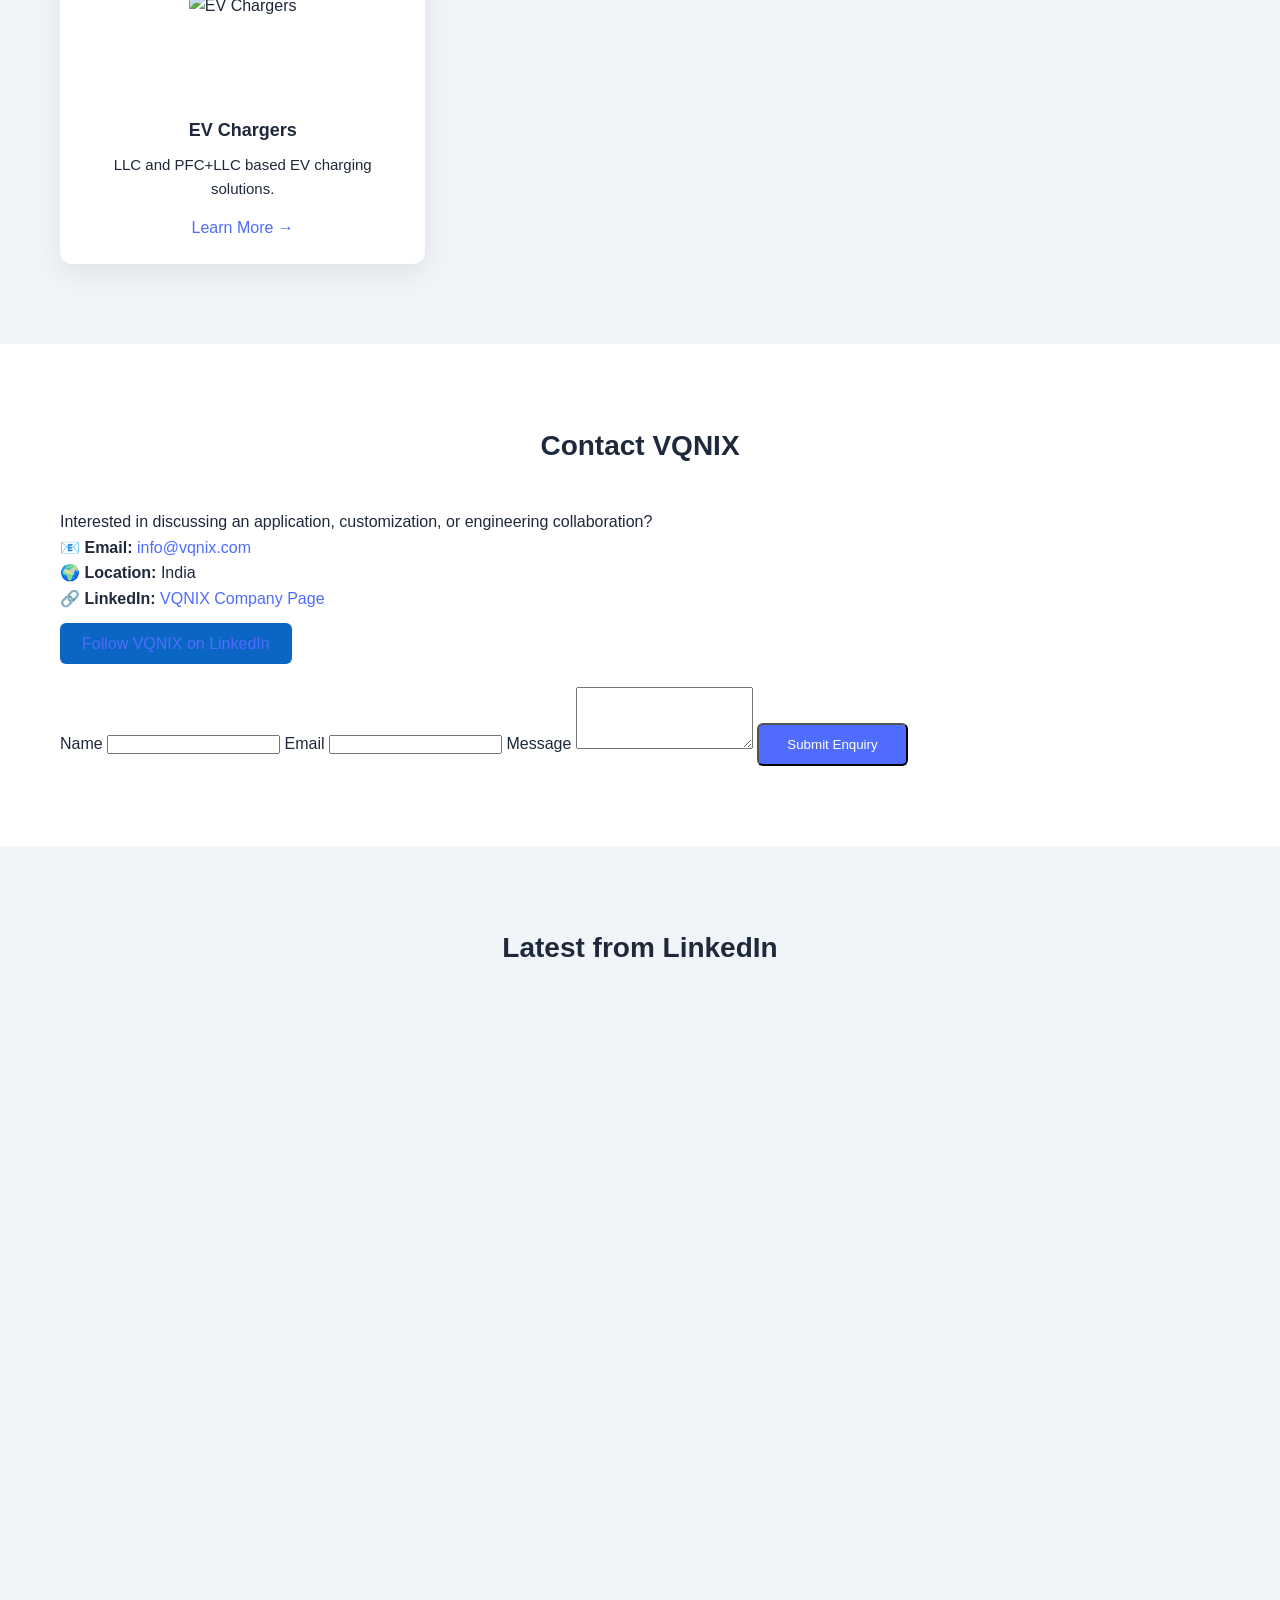
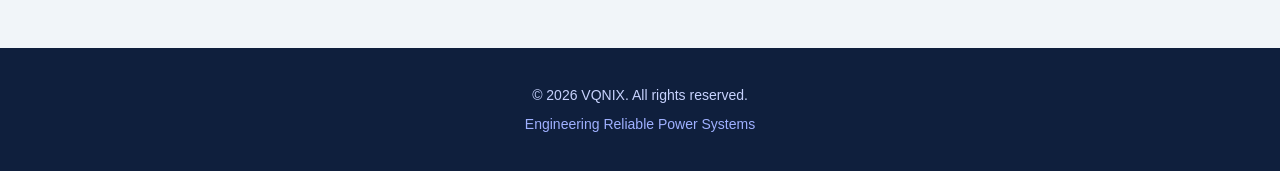
==== commit bd4c2ae5: "Update index.html" ====
--- a/index.html
+++ b/index.html
@@ -156,14 +156,24 @@
     </div>
 
     <!-- Enquiry Form (Netlify) -->
-    <form name="vqnix-enquiry"
-          method="POST"
-          data-netlify="true"
-          netlify-honeypot="bot-field"
-          action="/thank-you.html"
-          class="enquiry-form">
-
-      <input type="hidden" name="form-name" value="vqnix-enquiry">
+   <form name="vqnix-enquiry"
+      method="POST"
+      data-netlify="true"
+      netlify-honeypot="bot-field"
+      class="enquiry-form">
+
+  <input type="hidden" name="form-name" value="vqnix-enquiry">
+
+  <!-- THIS LINE HANDLES REDIRECT -->
+  <input type="hidden" name="redirect" value="/thank-you.html">
+
+  <p style="display:none">
+    <label>Don’t fill this out <input name="bot-field"></label>
+  </p>
+
+  <!-- form fields -->
+</form>
+
 
       <!-- honeypot -->
       <p style="display:none">
--- a/css/style.css
+++ b/css/style.css
@@ -34,28 +34,25 @@
   padding: 0 20px;
 }
 
-/* ======================================================
-   GLOBAL HEADER & NAVBAR – VQNIX
-   ====================================================== */
+/* =========================================================
+   HEADER & NAVBAR
+========================================================= */
 
 .site-header {
-  background-color: #0f1f3d;   /* deep engineering blue */
+  background-color: #0f1f3d;
   width: 100%;
   position: relative;
   z-index: 1000;
 }
 
-/* container inside header */
 .site-header .container {
-  max-width: 1200px;
-  margin: 0 auto;
+  display: flex;
+  align-items: center;
+  justify-content: space-between;
   padding: 16px 20px;
-  display: flex;
-  align-items: center;
-  justify-content: space-between;
-}
-
-/* ---------------- BRAND ---------------- */
+}
+
+/* BRAND */
 
 .brand {
   display: flex;
@@ -66,17 +63,15 @@
 .brand-logo {
   height: 44px;
   width: auto;
-  display: block;
 }
 
 .brand-text {
   font-size: 14px;
   color: #dbe4ff;
-  font-weight: 400;
   white-space: nowrap;
 }
 
-/* ---------------- NAVIGATION ---------------- */
+/* NAV */
 
 .nav {
   display: flex;
@@ -88,7 +83,6 @@
   color: #dbe4ff;
   font-size: 15px;
   font-weight: 500;
-  text-decoration: none;
   padding-bottom: 4px;
   transition: color 0.2s ease, border-color 0.2s ease;
 }
@@ -99,32 +93,8 @@
   border-bottom: 2px solid #5b7cff;
 }
 
-/* ---------------- MOBILE ---------------- */
-
-@media (max-width: 768px) {
-
-  .site-header .container {
-    flex-direction: column;
-    align-items: flex-start;
-    gap: 12px;
-  }
-
-  .brand-text {
-    font-size: 13px;
-  }
-
-  .nav {
-    width: 100%;
-    gap: 18px;
-  }
-
-  .nav a {
-    font-size: 14px;
-  }
-}
-
-/* =========================================================
-   HERO (HOME PAGE)
+/* =========================================================
+   HERO
 ========================================================= */
 
 .hero {
@@ -137,6 +107,7 @@
   max-width: 720px;
 }
 
+.hero h1,
 .hero h2 {
   font-size: 44px;
   line-height: 1.2;
@@ -150,23 +121,22 @@
 }
 
 /* =========================================================
-   PAGE HERO (PRODUCT PAGES)
-========================================================= */
-
-.page-hero {
-  background: linear-gradient(135deg, #142b5c, #2f4fa0);
-  color: #ffffff;
-  padding: 70px 0;
-}
-
-.page-hero h1 {
-  font-size: 36px;
-  margin-bottom: 10px;
-}
-
-.page-hero p {
-  max-width: 760px;
-  color: #dbe4ff;
+   SECTIONS
+========================================================= */
+
+.section {
+  padding: 80px 0;
+  background: #ffffff;
+}
+
+.section.gray {
+  background: #f1f5f9;
+}
+
+.section-title {
+  text-align: center;
+  font-size: 28px;
+  margin-bottom: 40px;
 }
 
 /* =========================================================
@@ -188,26 +158,7 @@
 }
 
 /* =========================================================
-   SECTIONS
-========================================================= */
-
-.section {
-  padding: 80px 0;
-  background: #ffffff;
-}
-
-.section.gray {
-  background: #f1f5f9;
-}
-
-.section-title {
-  text-align: center;
-  font-size: 28px;
-  margin-bottom: 40px;
-}
-
-/* =========================================================
-   PRODUCT GRID (HOME / PRODUCTS PAGE)
+   PRODUCT GRID (HOME)
 ========================================================= */
 
 .product-grid {
@@ -259,7 +210,26 @@
 }
 
 /* =========================================================
-   PRODUCT DETAIL PAGE LAYOUT
+   PRODUCT LIST PAGE
+========================================================= */
+
+.product-card {
+  display: flex;
+  gap: 32px;
+  align-items: center;
+}
+
+.product-card .product-image {
+  height: auto;
+  max-width: 220px;
+}
+
+.product-text h3 {
+  margin-bottom: 8px;
+}
+
+/* =========================================================
+   PRODUCT DETAIL PAGE
 ========================================================= */
 
 .product-layout {
@@ -279,7 +249,6 @@
 }
 
 .product-image-box img {
-  width: 100%;
   max-height: 260px;
   object-fit: contain;
 }
@@ -288,10 +257,6 @@
   flex: 2 1 420px;
 }
 
-.product-content h2 {
-  margin-bottom: 15px;
-}
-
 .product-content h3 {
   margin-top: 26px;
 }
@@ -301,7 +266,6 @@
 ========================================================= */
 
 .feature-list {
-  margin-top: 10px;
   padding-left: 18px;
 }
 
@@ -310,53 +274,9 @@
 }
 
 /* =========================================================
-   FOOTER
-========================================================= */
-
-.footer {
-  background: #0f1f3d;
-  color: #c7d2fe;
-  text-align: center;
-  padding: 36px 0;
-  font-size: 14px;
-}
-
-.footer-tag {
-  margin-top: 6px;
-  color: #9fb0ff;
-}
-
-/* =========================================================
-   RESPONSIVE
-========================================================= */
-
-@media (max-width: 768px) {
-
-  .header-flex {
-    flex-direction: column;
-    gap: 16px;
-  }
-
-  .nav {
-    gap: 18px;
-  }
-
-  .hero h2 {
-    font-size: 32px;
-  }
-
-  .page-hero h1 {
-    font-size: 30px;
-  }
-
-  .product-layout {
-    flex-direction: column;
-  }
-
-  .product-image-box {
-    max-width: 100%;
-  }
-}
+   CONTACT & FORM
+========================================================= */
+
 #contact a {
   color: #4f6cff;
   font-weight: 500;
@@ -365,32 +285,6 @@
 #contact a:hover {
   text-decoration: underline;
 }
-/* ================= LINKEDIN CTA ================= */
-
-.linkedin-cta {
-  margin-top: 20px;
-}
-
-.btn-linkedin {
-  display: inline-block;
-  background: #0a66c2;   /* LinkedIn official blue */
-  color: #ffffff;
-  padding: 12px 22px;
-  border-radius: 6px;
-  font-weight: 500;
-  transition: background 0.2s ease;
-}
-
-.btn-linkedin:hover {
-  background: #004182;
-}
-/* ================= LINKEDIN POSTS ================= */
-
-.linkedin-post {
-  margin: 30px auto;
-  max-width: 600px;
-}
-/* ================= ENQUIRY FORM ================= */
 
 .enquiry-form {
   max-width: 500px;
@@ -418,3 +312,81 @@
   outline: none;
   border-color: #4f6cff;
 }
+
+/* =========================================================
+   LINKEDIN
+========================================================= */
+
+.linkedin-cta {
+  margin-top: 20px;
+}
+
+.btn-linkedin {
+  background: #0a66c2;
+  color: #ffffff;
+  padding: 12px 22px;
+  border-radius: 6px;
+  font-weight: 500;
+}
+
+.btn-linkedin:hover {
+  background: #004182;
+}
+
+.linkedin-post {
+  margin: 30px auto;
+  max-width: 600px;
+}
+
+/* =========================================================
+   FOOTER
+========================================================= */
+
+.footer {
+  background: #0f1f3d;
+  color: #c7d2fe;
+  text-align: center;
+  padding: 36px 0;
+  font-size: 14px;
+}
+
+.footer-tag {
+  margin-top: 6px;
+  color: #9fb0ff;
+}
+
+/* =========================================================
+   RESPONSIVE
+========================================================= */
+
+@media (max-width: 768px) {
+
+  .site-header .container {
+    flex-direction: column;
+    align-items: flex-start;
+    gap: 12px;
+  }
+
+  .nav {
+    width: 100%;
+    gap: 18px;
+  }
+
+  .nav a {
+    font-size: 14px;
+  }
+
+  .hero h1,
+  .hero h2 {
+    font-size: 32px;
+  }
+
+  .product-layout,
+  .product-card {
+    flex-direction: column;
+  }
+
+  .product-card .product-image {
+    max-width: 100%;
+  }
+}
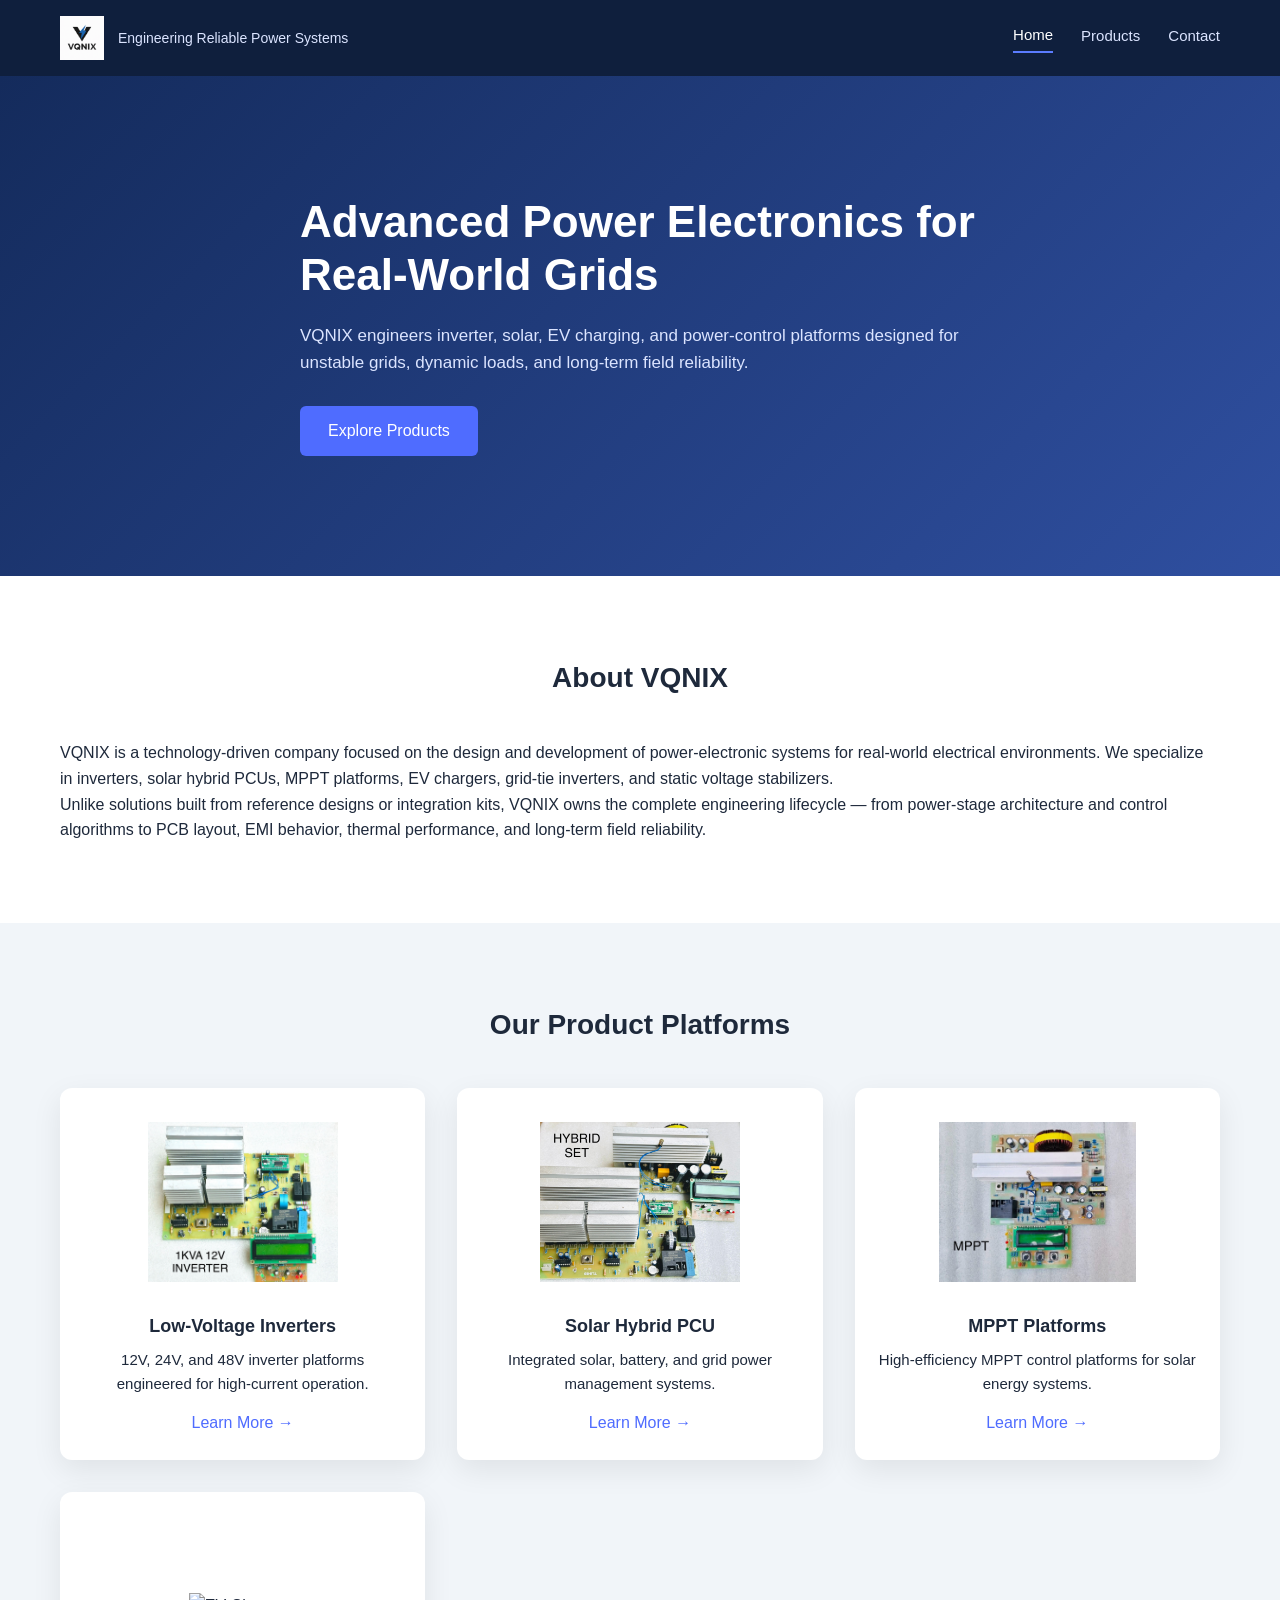
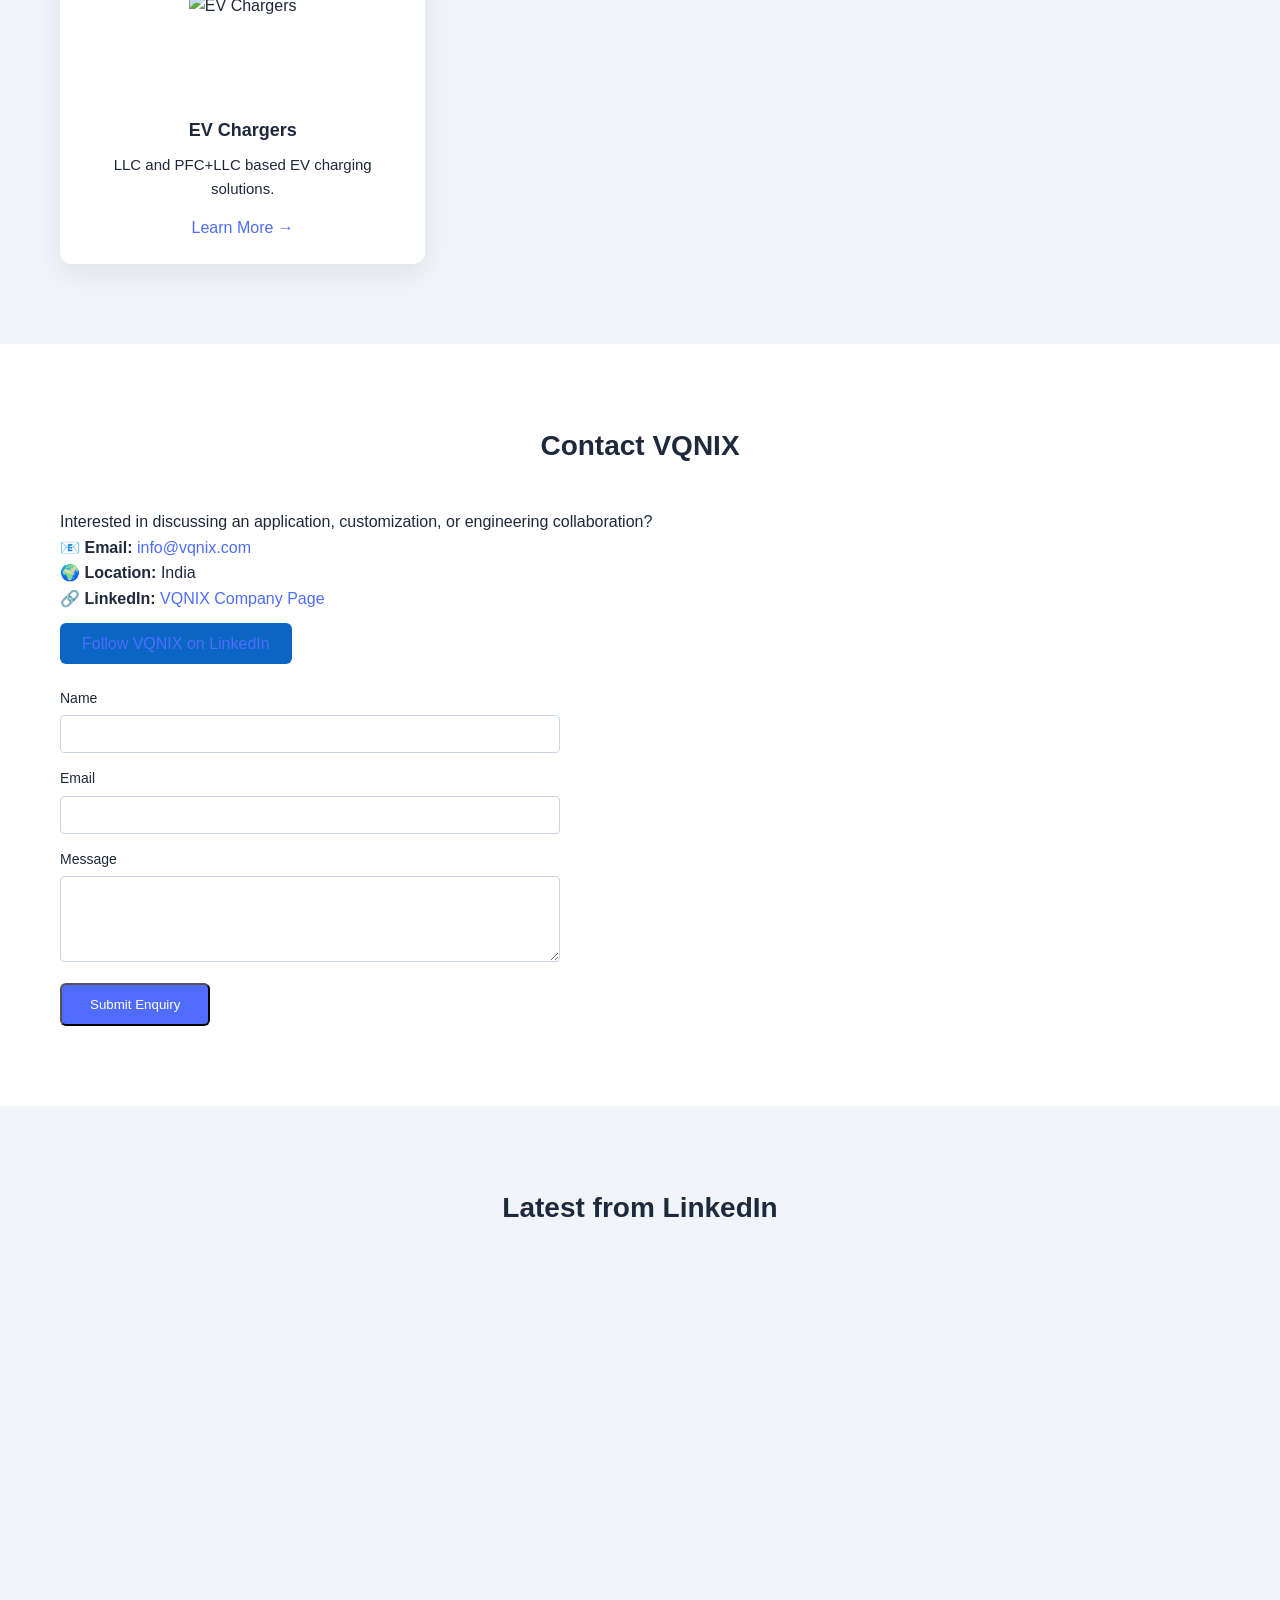
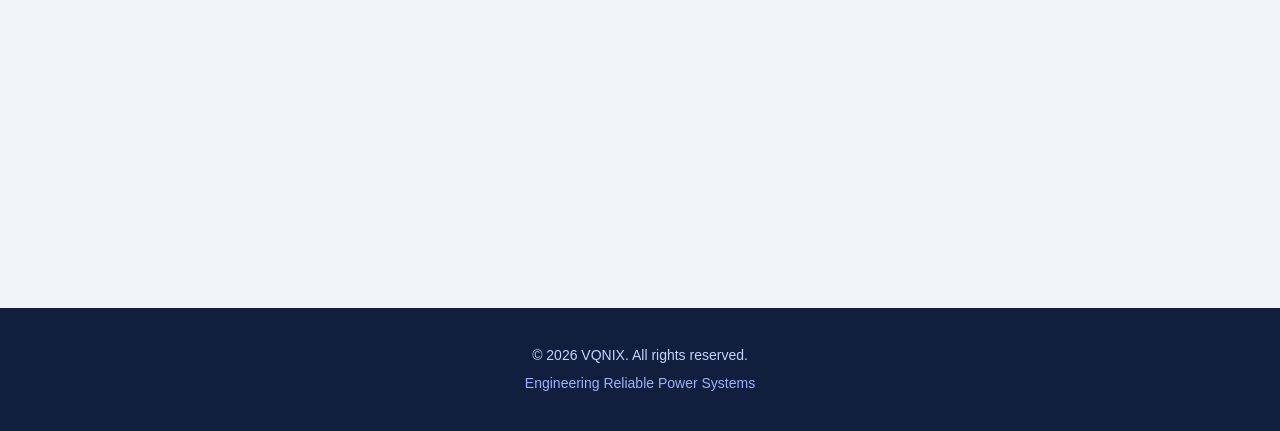
==== commit 94149b3d: "Update index.html" ====
--- a/index.html
+++ b/index.html
@@ -155,27 +155,17 @@
       </a>
     </div>
 
-    <!-- Enquiry Form (Netlify) -->
-   <form name="vqnix-enquiry"
-      method="POST"
-      data-netlify="true"
-      netlify-honeypot="bot-field"
-      class="enquiry-form">
-
-  <input type="hidden" name="form-name" value="vqnix-enquiry">
-
-  <!-- THIS LINE HANDLES REDIRECT -->
-  <input type="hidden" name="redirect" value="/thank-you.html">
-
-  <p style="display:none">
-    <label>Don’t fill this out <input name="bot-field"></label>
-  </p>
-
-  <!-- form fields -->
-</form>
-
-
-      <!-- honeypot -->
+    <!-- ================= ENQUIRY FORM (NETLIFY SAFE) ================= -->
+    <form name="vqnix-enquiry"
+          method="POST"
+          data-netlify="true"
+          netlify-honeypot="bot-field"
+          class="enquiry-form">
+
+      <input type="hidden" name="form-name" value="vqnix-enquiry">
+      <input type="hidden" name="redirect" value="/thank-you.html">
+
+      <!-- Honeypot -->
       <p style="display:none">
         <label>Don’t fill this out <input name="bot-field"></label>
       </p>
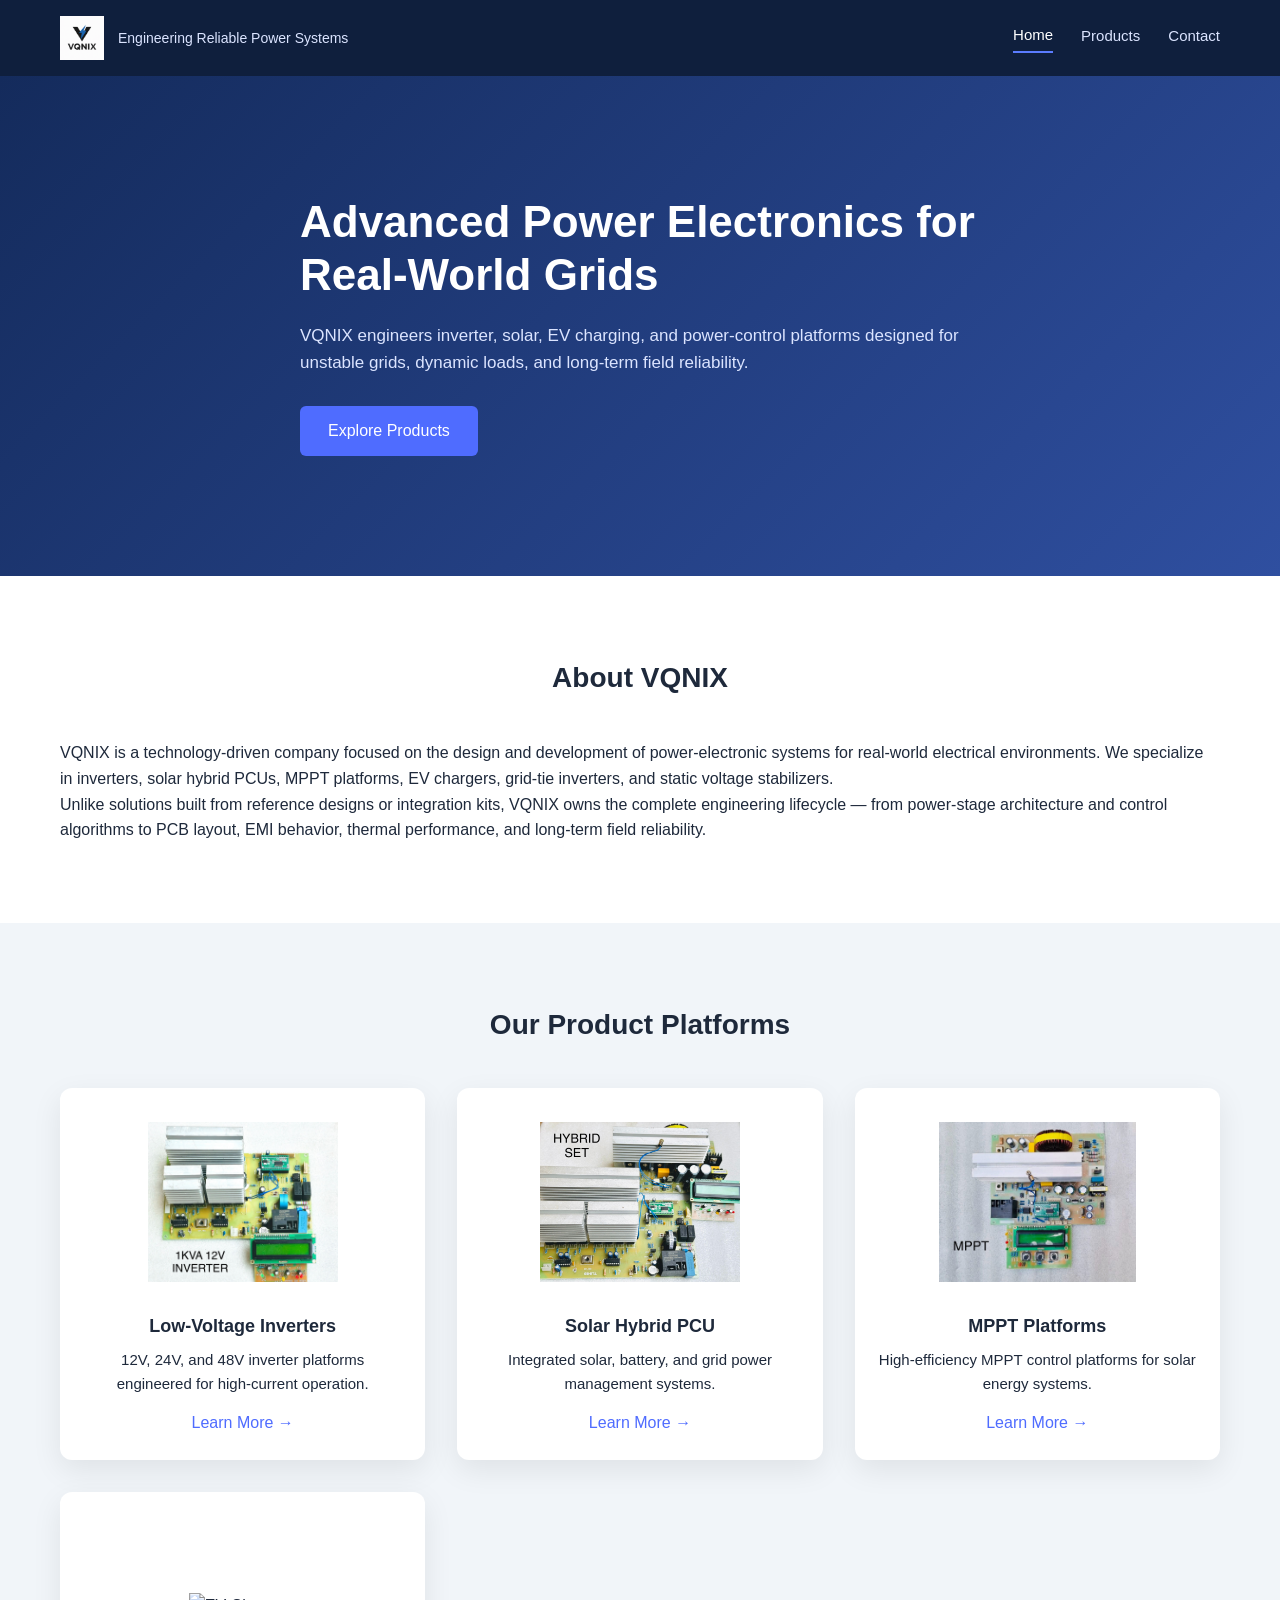
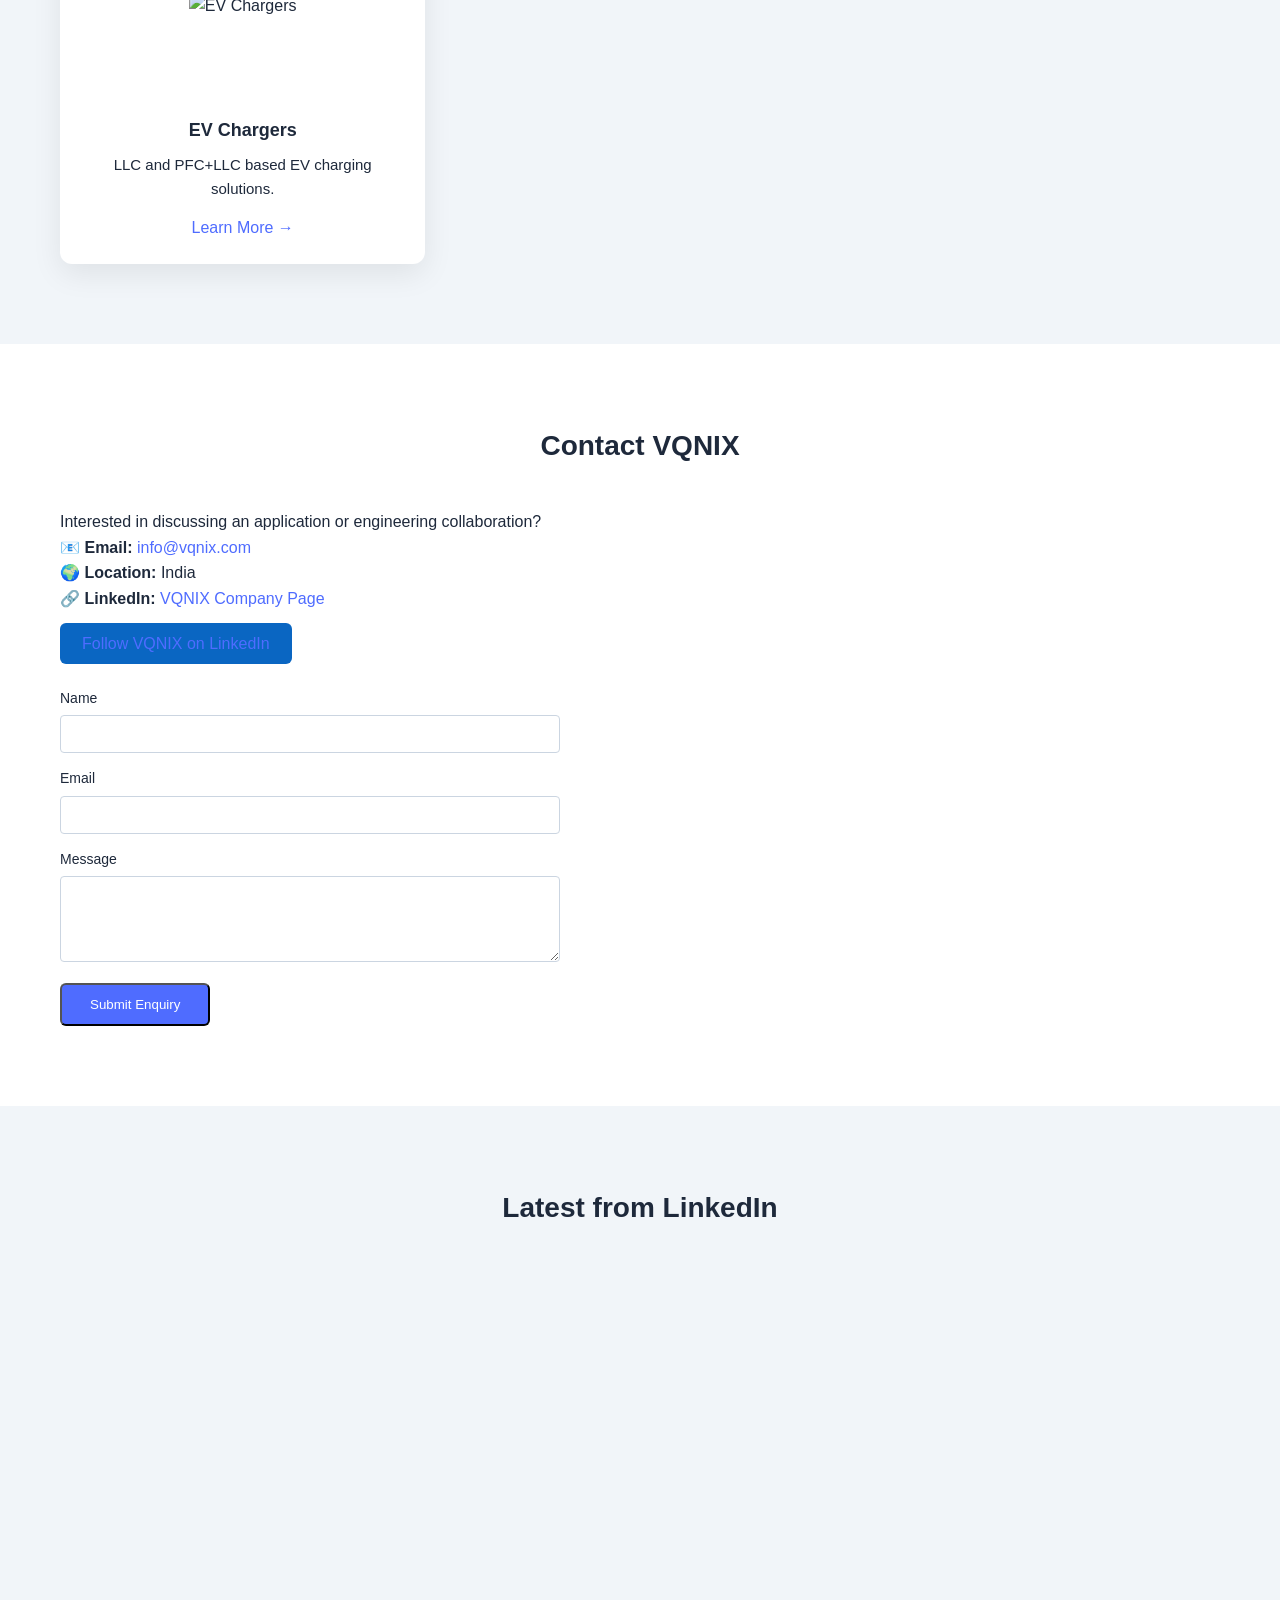
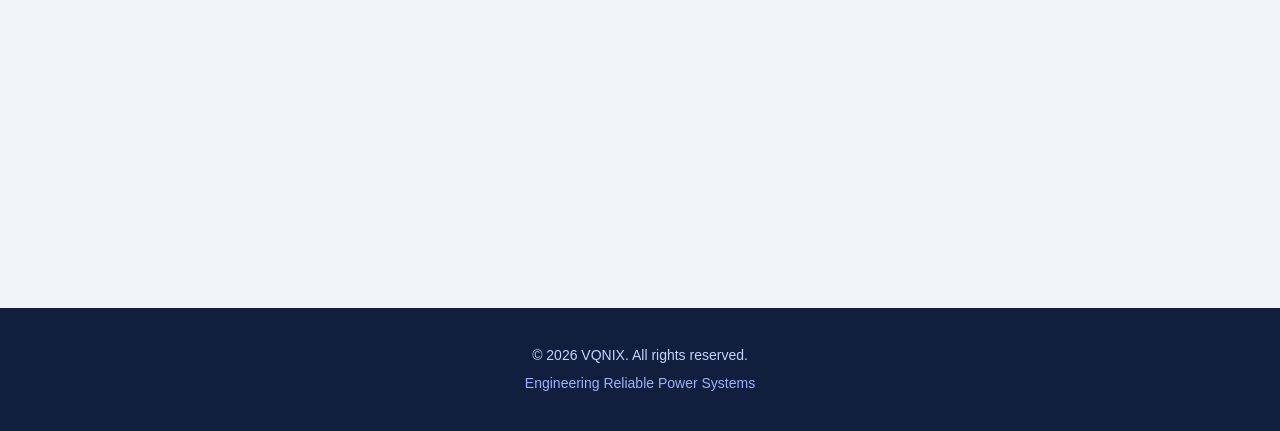
==== commit 080c5bfa: "Update index.html" ====
--- a/index.html
+++ b/index.html
@@ -123,29 +123,18 @@
 
     <h2 class="section-title">Contact VQNIX</h2>
 
-    <p>
-      Interested in discussing an application, customization,
-      or engineering collaboration?
-    </p>
-
-    <p>
-      📧 <strong>Email:</strong>
-      <a href="mailto:info@vqnix.com">info@vqnix.com</a>
-    </p>
-
-    <p>
-      🌍 <strong>Location:</strong> India
-    </p>
+    <p>Interested in discussing an application or engineering collaboration?</p>
+
+    <p>📧 <strong>Email:</strong> <a href="mailto:info@vqnix.com">info@vqnix.com</a></p>
+    <p>🌍 <strong>Location:</strong> India</p>
 
     <p>
       🔗 <strong>LinkedIn:</strong>
-      <a href="https://www.linkedin.com/company/vqnix/"
-         target="_blank" rel="noopener noreferrer">
+      <a href="https://www.linkedin.com/company/vqnix/" target="_blank" rel="noopener noreferrer">
         VQNIX Company Page
       </a>
     </p>
 
-    <!-- LinkedIn CTA -->
     <div class="linkedin-cta">
       <a href="https://www.linkedin.com/company/vqnix/"
          target="_blank"
@@ -155,7 +144,7 @@
       </a>
     </div>
 
-    <!-- ================= ENQUIRY FORM (NETLIFY SAFE) ================= -->
+    <!-- ================= ENQUIRY FORM ================= -->
     <form name="vqnix-enquiry"
           method="POST"
           data-netlify="true"
@@ -165,30 +154,23 @@
       <input type="hidden" name="form-name" value="vqnix-enquiry">
       <input type="hidden" name="redirect" value="/thank-you.html">
 
-      <!-- Honeypot -->
       <p style="display:none">
         <label>Don’t fill this out <input name="bot-field"></label>
       </p>
 
-      <label>
-        Name
+      <label>Name
         <input type="text" name="name" required>
       </label>
 
-      <label>
-        Email
+      <label>Email
         <input type="email" name="email" required>
       </label>
 
-      <label>
-        Message
+      <label>Message
         <textarea name="message" rows="4" required></textarea>
       </label>
 
-      <button type="submit" class="btn-primary">
-        Submit Enquiry
-      </button>
-
+      <button type="submit" class="btn-primary">Submit Enquiry</button>
     </form>
 
   </div>
@@ -220,5 +202,12 @@
   <p class="footer-tag">Engineering Reliable Power Systems</p>
 </footer>
 
+<!-- ================= NETLIFY FORM REGISTRATION (DO NOT REMOVE) ================= -->
+<form name="vqnix-enquiry" netlify netlify-honeypot="bot-field" hidden>
+  <input type="text" name="name">
+  <input type="email" name="email">
+  <textarea name="message"></textarea>
+</form>
+
 </body>
 </html>
